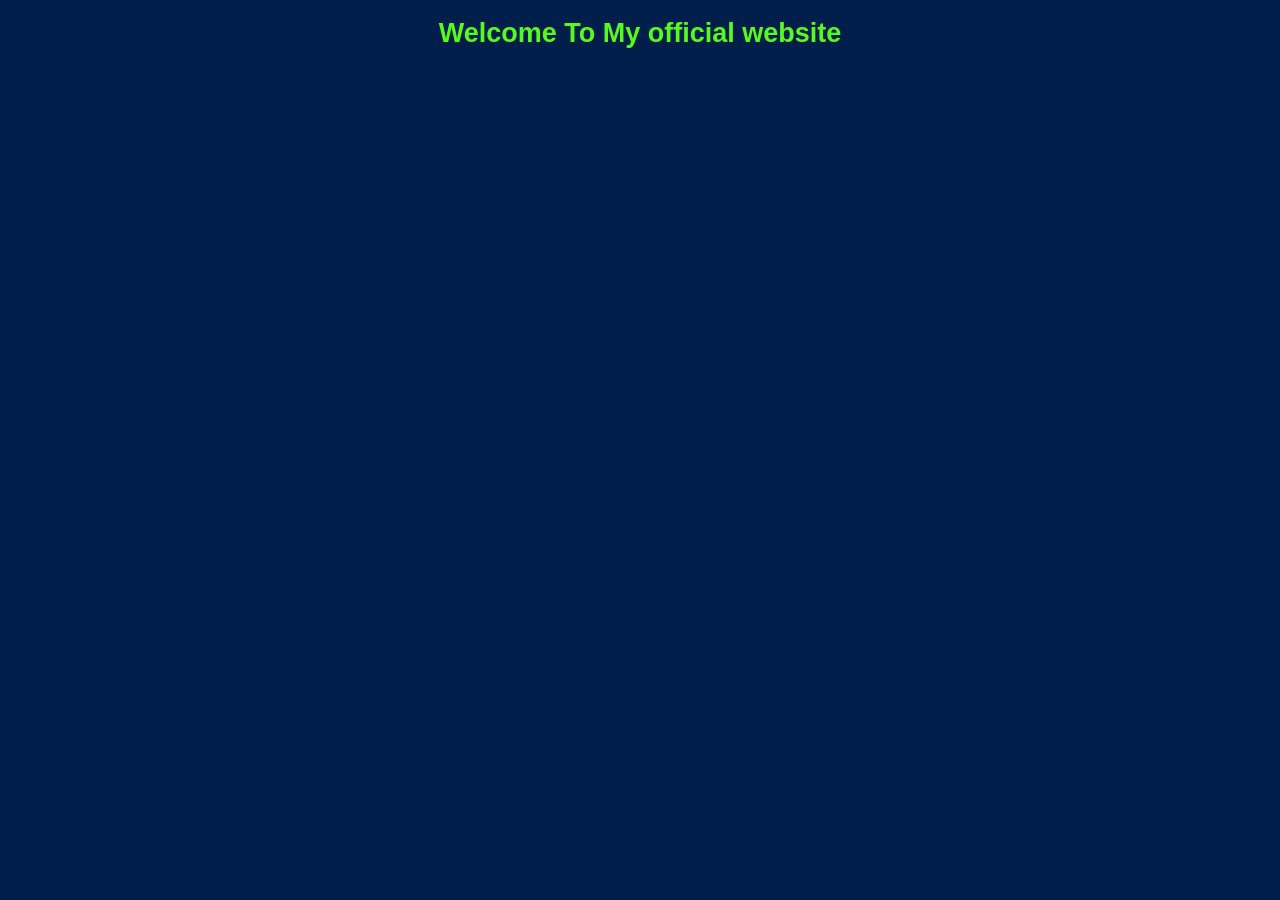
==== index.html @ 68654391 "Update index.html" ====
<!DOCTYPE html>
<html >
<head>
   
    <title> Bigy@n Guragain</title>
    <style>
        body{
             font-family: arial;
            background: #001e4a;
            color: white;
            text-align: center;
        }
        .welcome{
            color: #56f921;
            font-size: 27px;
            font-weight: 
        }
        .top span{
            color: yellow;
        }
        .info{
            border: 2px solid red;
            padding: 20px;
            margin: 10px;
        }
        b{
            color: red;
            font-size: 20px
        }
        img{
            width: 100%;
        }
    </style>
</head>
<body>
    <center>
       <h1 class="welcome">Welcome To My official website</h1>
    </center>
</body>
</html>
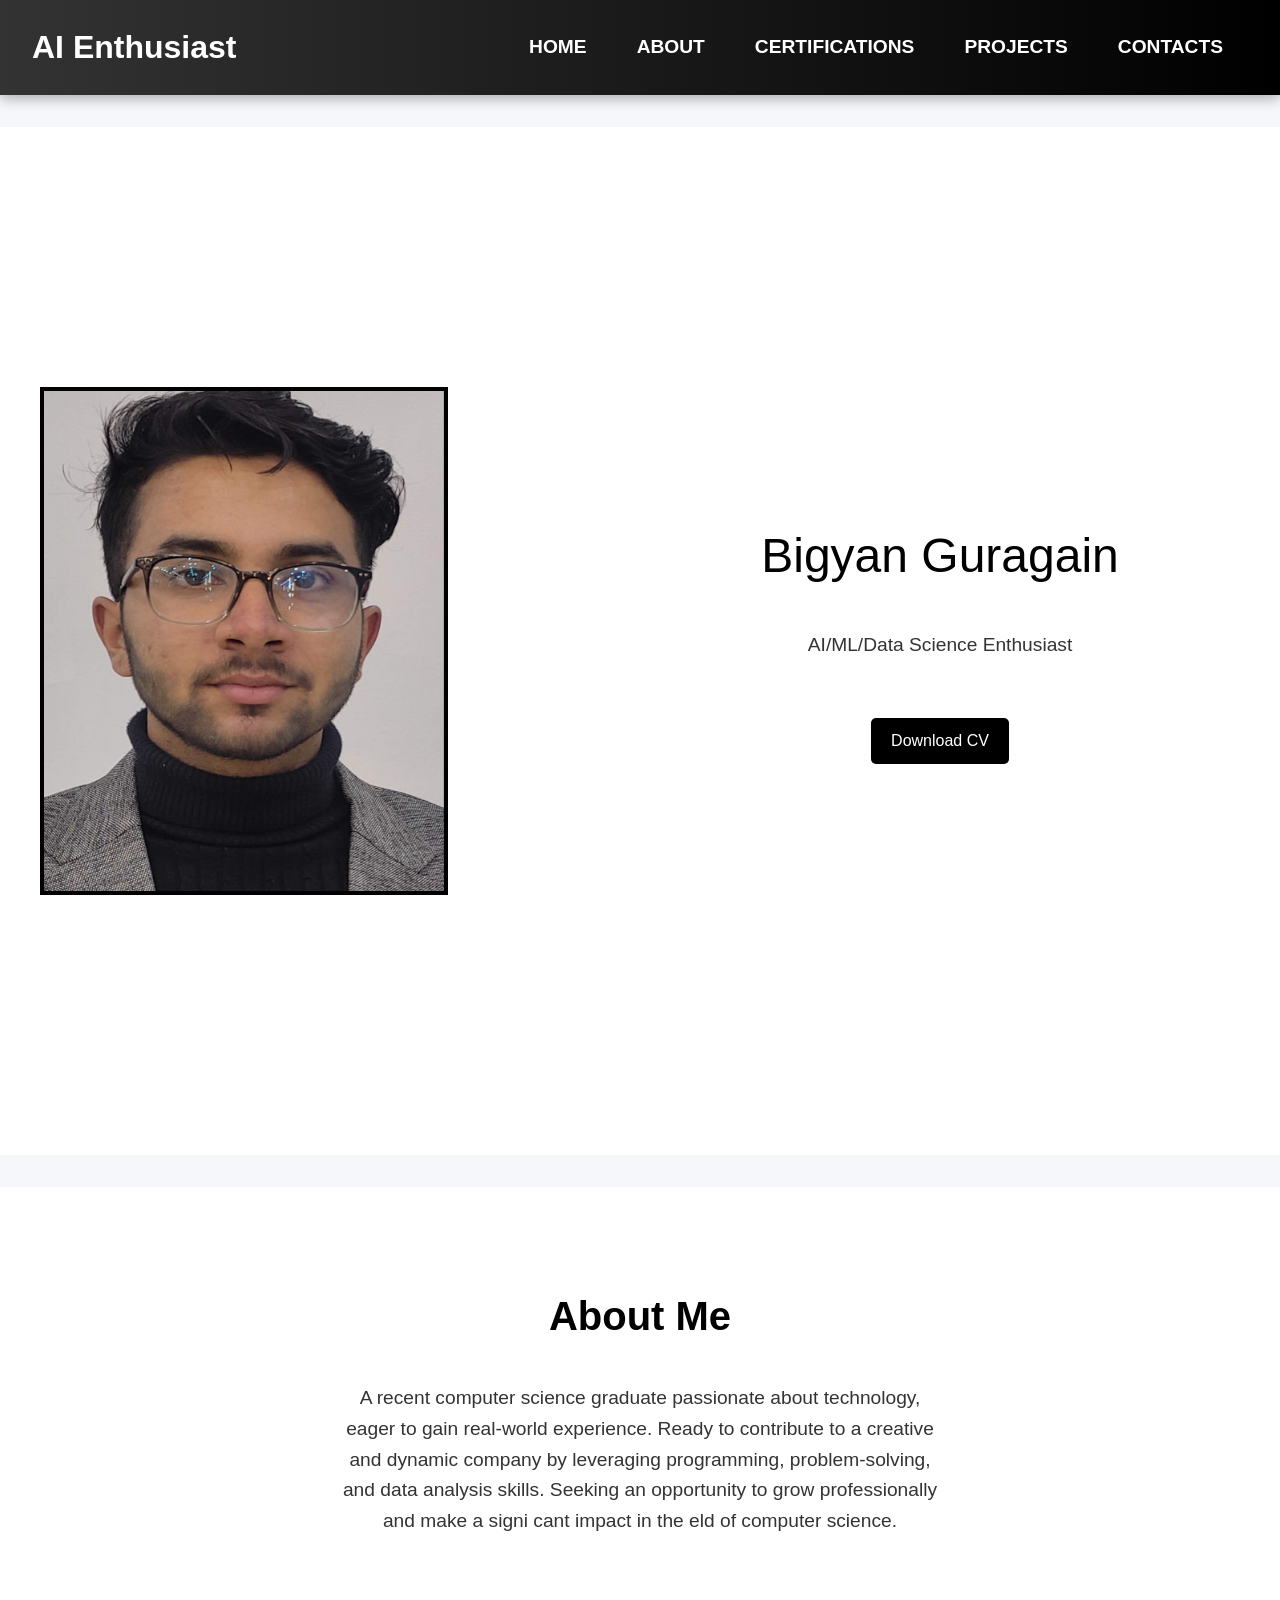
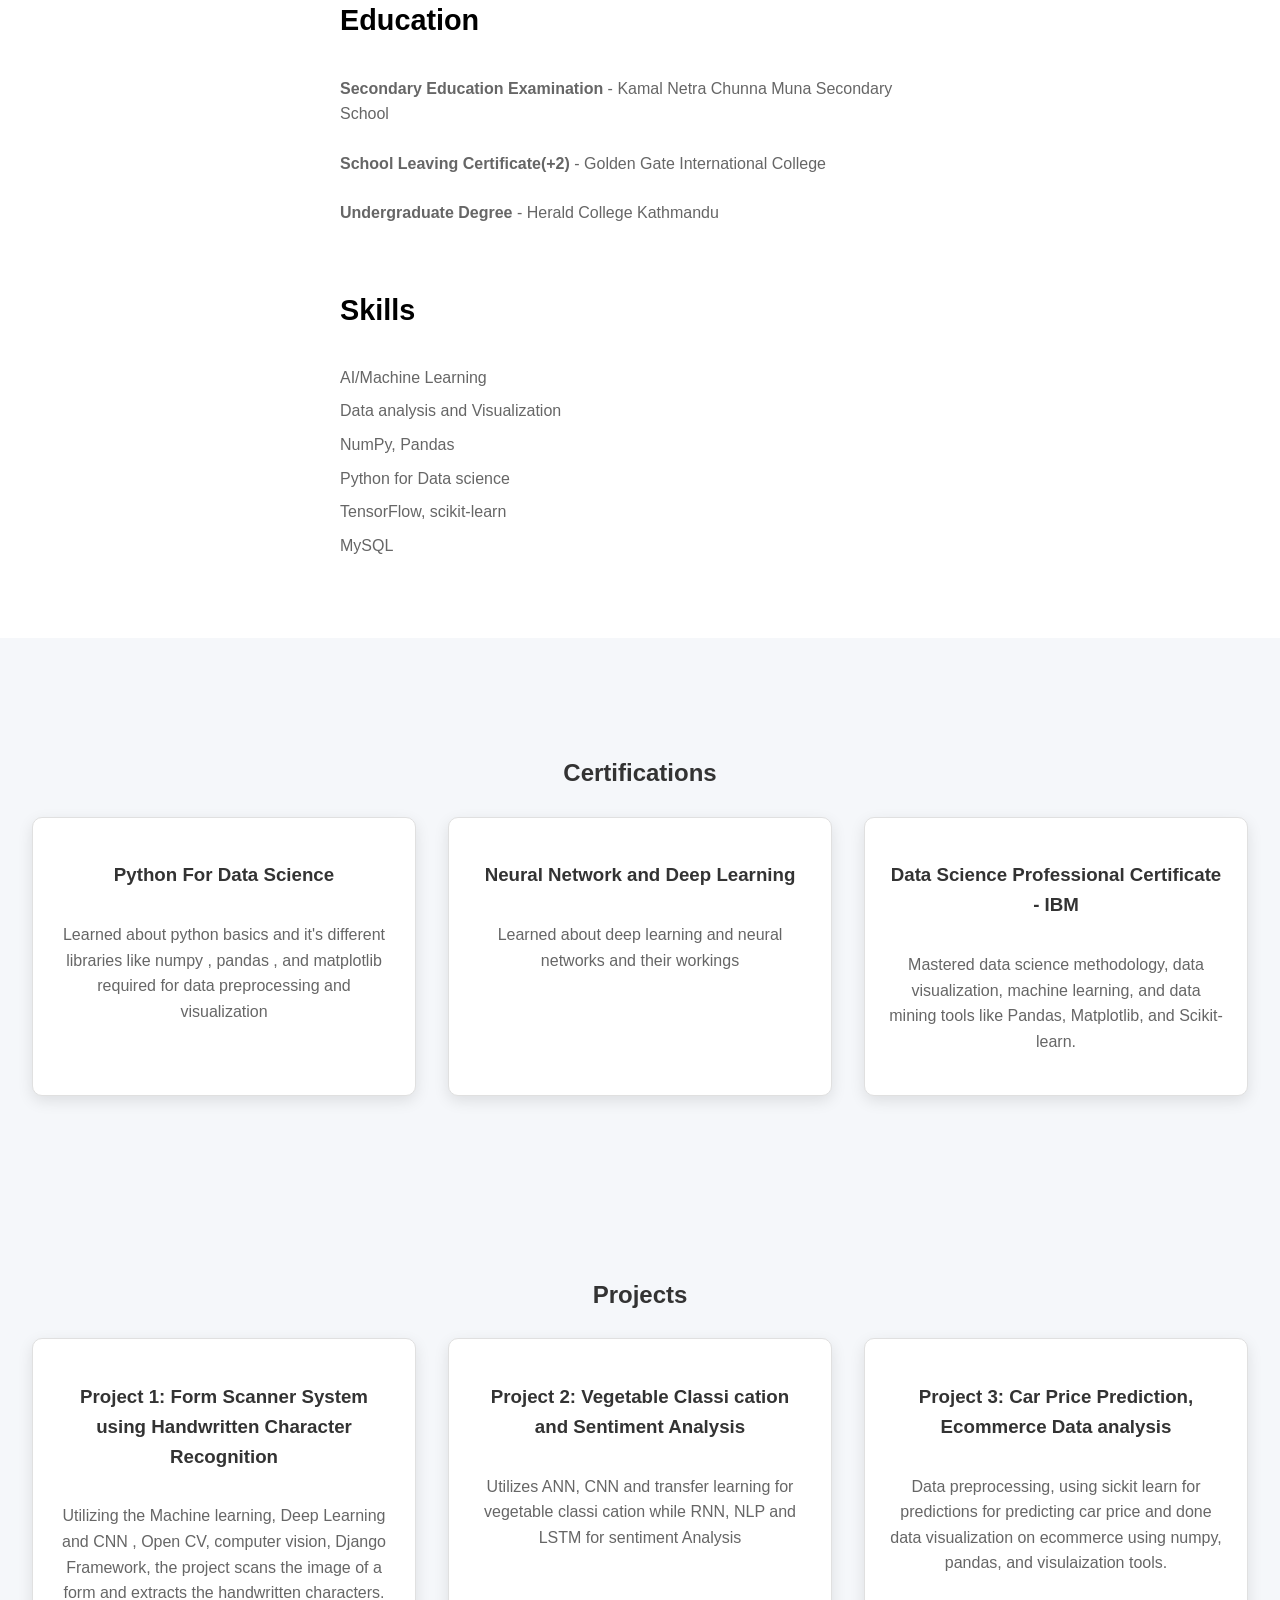
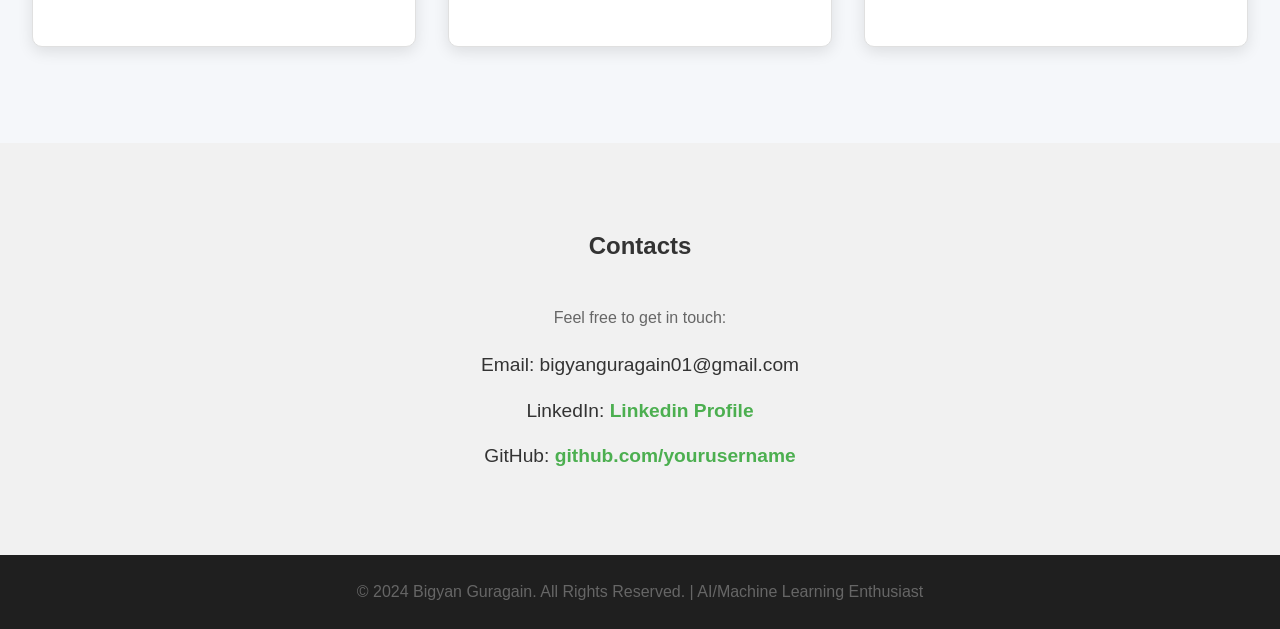
==== commit fa161078: "final" ====
--- a/index.html
+++ b/index.html
@@ -1,40 +1,127 @@
-<!DOCTYPE html>
-<html >
-<head>
-   
-    <title> Bigy@n Guragain</title>
-    <style>
-        body{
-             font-family: arial;
-            background: #001e4a;
-            color: white;
-            text-align: center;
-        }
-        .welcome{
-            color: #56f921;
-            font-size: 27px;
-            font-weight: 
-        }
-        .top span{
-            color: yellow;
-        }
-        .info{
-            border: 2px solid red;
-            padding: 20px;
-            margin: 10px;
-        }
-        b{
-            color: red;
-            font-size: 20px
-        }
-        img{
-            width: 100%;
-        }
-    </style>
-</head>
-<body>
-    <center>
-       <h1 class="welcome">Welcome To My official website</h1>
-    </center>
-</body>
-</html>
+<!DOCTYPE html>
+<html lang="en">
+
+<head>
+    <meta charset="UTF-8">
+    <meta name="viewport" content="width=device-width, initial-scale=1.0">
+    <title>Portfolio</title>
+    <link rel="stylesheet" href="styles.css">
+</head>
+
+<body>
+    <header>
+        <nav>
+            <div class="logo">AI Enthusiast</div>
+            <ul>
+                <li><a href="#home">Home</a></li>
+                <li><a href="#about">About</a></li>
+                <li><a href="#certifications">Certifications</a></li>
+                <li><a href="#projects">Projects</a></li>
+                <li><a href="#contacts">Contacts</a></li>
+            </ul>
+        </nav>
+    </header>
+
+    <section id="home" class="home-section">
+        <div class="home-container">
+            <div class="home-photo">
+                <img src="bigyan.jpg" alt="Your Photo" style="height: 500px; width: 400px;">
+            </div>
+            <div class="home-content">
+                <h7>Bigyan Guragain</h7>
+                <p>AI/ML/Data Science Enthusiast</p>
+                <br>
+                <a href="Bigyan-Guragain-cv.pdf" class="btn-download" download>Download CV</a>
+            </div>
+        </div>
+    </section>
+
+    <section id="about">
+        <div class="about-container">
+            <div class="about-text">
+                <h2>About Me</h2>
+                <p>A recent computer science graduate passionate about technology, eager to gain real-world experience.
+                    Ready to contribute to a
+                    creative and dynamic company by leveraging programming, problem-solving, and data analysis skills.
+                    Seeking an opportunity to
+                    grow professionally and make a signi cant impact in the eld of computer science.</p>
+                <div class="about-education">
+                    <h3>Education</h3>
+                    <p><strong>Secondary Education Examination</strong> - Kamal Netra Chunna Muna Secondary School</p>
+                    <p><strong>School Leaving Certificate(+2) </strong> - Golden Gate International College</p>
+                    <p><strong>Undergraduate Degree</strong> - Herald College Kathmandu</p>
+                </div>
+                <div class="about-skills">
+                    <h3>Skills</h3>
+                    <ul>
+                        <li>AI/Machine Learning</li>
+                        <li>Data analysis and Visualization</li>
+                        <li>NumPy, Pandas</li>
+                        <li>Python for Data science</li>
+                        <li>TensorFlow, scikit-learn</li>
+                        <li>MySQL</li>
+                    </ul>
+                </div>
+            </div>
+        </div>
+    </section>
+
+
+    <section id="certifications">
+        <h2>Certifications</h2>
+        <div class="certificate-container">
+            <div class="certificate-item">
+                <h3>Python For Data Science</h3>
+                <p>Learned about python basics and it's different libraries like numpy , pandas , and matplotlib required for data preprocessing and
+                    visualization</p>
+            </div>
+            <div class="certificate-item">
+                <h3>Neural Network and Deep Learning</h3>
+                <p>Learned about deep learning and neural networks and their workings</p>
+            </div>
+            <div class="certificate-item">
+                <h3>Data Science Professional Certificate - IBM</h3>
+                <p>Mastered data science methodology, data visualization, machine learning, and data mining tools like
+                    Pandas, Matplotlib, and Scikit-learn.</p>
+            </div>
+        </div>
+    </section>
+
+    <section id="projects">
+        <h2>Projects</h2>
+        <div class="project-container">
+            <div class="project-item">
+                <h3>Project 1: Form Scanner System using Handwritten Character Recognition</h3>
+                <p>Utilizing the Machine learning, Deep Learning and CNN , Open CV, computer vision, Django Framework, the project scans the
+                    image of a form and extracts the handwritten characters.</p>
+            </div>
+            <div class="project-item">
+                <h3>Project 2: Vegetable Classi cation and Sentiment Analysis</h3>
+                <p>Utilizes ANN, CNN and transfer learning for vegetable classi cation while RNN, NLP and LSTM for sentiment Analysis</p>
+            </div>
+            <div class="project-item">
+                <h3>Project 3: Car Price Prediction, Ecommerce Data analysis</h3>
+                <p>Data preprocessing, using sickit learn for predictions for predicting car price and done data visualization on ecommerce using
+                    numpy, pandas, and visulaization tools.</p>
+            </div>
+        </div>
+    </section>
+
+    <section id="contacts">
+        <h2>Contacts</h2>
+        <p>Feel free to get in touch:</p>
+        <ul>
+            <li>Email: bigyanguragain01@gmail.com</li>
+            <li>LinkedIn: <a href="https://www.linkedin.com/in/bigyan-guragain-2a811a231/">Linkedin Profile</a></li>
+            <li>GitHub: <a href="" target="_blank">github.com/yourusername</a></li>
+        </ul>
+    </section>
+
+    <footer>
+        <p>&copy; 2024 Bigyan Guragain. All Rights Reserved. | AI/Machine Learning Enthusiast</p>
+    </footer>
+
+    <script src="script.js"></script>
+</body>
+
+</html>
--- a/styles.css
+++ b/styles.css
@@ -0,0 +1,430 @@
+/* General Body Style */
+body {
+    font-family: 'Roboto', sans-serif; /* Updated font */
+    margin: 0;
+    padding: 0;
+    box-sizing: border-box;
+    line-height: 1.6;
+    background-color: #f5f7fa;
+    color: #333;
+}
+
+/* Navbar Styles */
+header {
+    position: sticky;
+    top: 0;
+    background-color: #1f1f1f; /* Dark background */
+    z-index: 1000;
+    box-shadow: 0 4px 12px rgba(0, 0, 0, 0.1);
+}
+
+/* Navbar Styles */
+nav {
+    display: flex;
+    justify-content: space-between;
+    align-items: center;
+    padding: 1rem 2rem;
+    background: linear-gradient(90deg, #333, #000); /* Black gradient background */
+    box-shadow: 0 4px 12px rgba(0, 0, 0, 0.2);
+    position: sticky;
+    top: 0;
+    z-index: 1000;
+}
+
+nav .logo {
+    font-size: 2rem;
+    font-weight: 700;
+    color: #fff; /* White color for the logo */
+    font-family: 'Montserrat', sans-serif; /* Modern font for logo */
+}
+
+nav ul {
+    list-style: none;
+    display: flex;
+}
+
+nav ul li {
+    margin: 0 25px; /* Increased spacing between nav items */
+    position: relative;
+}
+
+nav ul li a {
+    color: #fff;
+    text-decoration: none;
+    font-weight: 600;
+    font-size: 1.2rem;
+    text-transform: uppercase;
+    padding-bottom: 5px;
+    font-family: 'Roboto', sans-serif; /* Updated font for nav links */
+    transition: color 0.3s ease, border-bottom 0.3s ease;
+}
+
+nav ul li a::after {
+    content: "";
+    position: absolute;
+    left: 0;
+    bottom: 0;
+    width: 0;
+    height: 2px;
+    background-color: #ff5722; /* Default underline color */
+    transition: width 0.3s ease, background-color 0.3s ease;
+}
+
+nav ul li a:hover::after {
+    width: 100%; /* Expands underline on hover */
+    background-color: #fff; /* White underline on hover */
+}
+
+nav ul li a.active::after {
+    width: 100%; /* Full underline on active link */
+    background-color: #fff; /* White underline for active state */
+}
+
+@import url('https://fonts.googleapis.com/css2?family=Montserrat:wght@700&family=Roboto:wght@600&display=swap');
+
+
+/* Home Section Styles */
+.home-section {
+    display: flex;
+    align-items: center;
+    justify-content: center;
+    padding: 4rem 2rem;
+    background-color: #fff; /* White background color */
+    min-height: 100vh;
+}
+
+.home-container {
+    display: flex;
+    max-width: 1200px;
+    width: 100%;
+    margin: 0 auto;
+    align-items: center;
+    justify-content: space-between;
+}
+
+.home-photo {
+    flex: 1;
+    max-width: 400px;
+    margin-right: 2rem;
+    border: 4px solid #000; /* Black border for the photo */
+    overflow: hidden;
+}
+
+.home-photo img {
+    width: 100%;
+    height: auto;
+    display: block;
+}
+
+.home-content {
+    flex: 2;
+    max-width: 600px;
+}
+
+.home-content h7 {
+    font-size: 3rem;
+    color: #000; /* Black color for the name */
+    margin-bottom: 1rem;
+    font-family: 'Poppins', sans-serif; /* Font for the name */
+    text-decoration: none; /* Ensure no underline */
+}
+
+.home-content p {
+    font-size: 1.2rem;
+    color: #333; /* Dark gray text color */
+    margin-bottom: 2rem;
+    line-height: 1.6;
+}
+
+.btn-download {
+    display: inline-block;
+    padding: 10px 20px;
+    font-size: 1rem;
+    color: #fff;
+    background-color: #000; /* Black button background color */
+    border: none;
+    border-radius: 5px;
+    text-decoration: none;
+    text-align: center;
+    transition: background-color 0.3s ease, transform 0.3s ease;
+}
+
+.btn-download:hover {
+    background-color: #333; /* Dark gray on hover */
+    transform: translateY(-2px); /* Slightly lift the button */
+}
+
+.btn-download:active {
+    background-color: #111; /* Even darker gray on click */
+}
+
+
+/* Section Styling */
+section {
+    padding: 4rem 2rem;
+    text-align: center;
+    margin-top: 2rem;
+}
+/* General Heading Styles */
+h1, h2, h3, h4, h5, h6 ,h7{
+    margin-bottom: 1.5rem;
+    font-family: 'Poppins', sans-serif;
+    position: relative;
+    display: inline-block;
+    cursor: pointer; /* Add pointer to indicate it's interactive */
+    transition: color 0.3s ease;
+}
+
+/* Underline Animation */
+h1::before, h2::before, h3::before, h4::before, h5::before, h6::before , h7::before{
+    content: "";
+    position: absolute;
+    width: 0; /* Start with 0 width */
+    height: 4px;
+    background-color: #4caf50; /* Default color */
+    bottom: -5px;
+    left: 0;
+    transition: width 0.3s ease, background-color 0.3s ease;
+}
+
+h1:hover::before, h2:hover::before, h3:hover::before, h4:hover::before, h5:hover::before, h6:hover::before ,h7:hover::before{
+    width: 100%; /* Expands underline on hover */
+    background-color: #333; /* Change underline color on hover */
+}
+
+h1:hover, h2:hover, h3:hover, h4:hover, h5:hover, h6:hover , h7:hover{
+    color: #333; /* Change heading color on hover */
+    transition: color 0.3s ease;
+}
+
+/* Active heading styling */
+h1.active::before, h2.active::before, h3.active::before, h4.active::before, h5.active::before, h6.active::before, h7.active::before {
+    width: 100%; /* Full underline on active heading */
+    background-color: #ff5722; /* Change color to orange for active state */
+}
+
+h1.active, h2.active, h3.active, h4.active, h5.active, h6.active , h7.active{
+    color: #ff5722; /* Change heading color for active state */
+}
+
+/* About Me Section */
+#about {
+    background-color: #fff; /* White background for the section */
+    padding: 4rem 2rem;
+    text-align: center;
+}
+
+.about-container {
+    display: flex;
+    flex-direction: column;
+    align-items: center;
+    max-width: 1200px;
+    margin: 0 auto;
+    gap: 2rem;
+}
+
+.about-text {
+    flex: 1;
+    max-width: 600px;
+}
+
+.about-text h2 {
+    font-size: 2.5rem;
+    color: #000; /* Black color for heading */
+    margin-bottom: 1rem;
+    font-family: 'Poppins', sans-serif;
+}
+
+.about-text p {
+    font-size: 1.2rem;
+    color: #333; /* Dark gray text color */
+    margin-bottom: 1.5rem;
+    line-height: 1.6;
+}
+
+.about-education, .about-skills {
+    margin-top: 2rem;
+    text-align: left;
+}
+
+.about-education h3, .about-skills h3 {
+    font-size: 1.8rem;
+    color: #000; /* Black color for subheadings */
+    margin-bottom: 1rem;
+    font-family: 'Poppins', sans-serif;
+}
+
+.about-education p, .about-skills ul {
+    font-size: 1rem;
+    color: #666; /* Gray color for text */
+}
+
+.about-skills ul {
+    list-style-type: none;
+    padding: 0;
+}
+
+.about-skills ul li {
+    font-size: 1rem;
+    margin: 0.5rem 0;
+}
+
+.about-photo {
+    flex: 1;
+    max-width: 300px;
+    border: 4px solid #000; /* Black border for the photo */
+    overflow: hidden;
+}
+
+.about-photo img {
+    width: 100%;
+    height: auto;
+    display: block;
+}
+
+/* Project and Certification Container */
+.certificate-container, .project-container {
+    display: grid;
+    grid-template-columns: repeat(auto-fill, minmax(300px, 1fr));
+    gap: 2rem;
+}
+
+.certificate-item, .project-item {
+    background-color: white;
+    padding: 1.5rem;
+    border-radius: 10px;
+    border: 1px solid #e0e0e0;
+    box-shadow: 0 5px 15px rgba(0, 0, 0, 0.1);
+    transition: transform 0.3s, box-shadow 0.3s;
+}
+
+.certificate-item:hover, .project-item:hover {
+    transform: translateY(-5px);
+    box-shadow: 0 8px 20px rgba(0, 0, 0, 0.15);
+}
+
+h3 {
+    color: #333;
+    margin-bottom: 1rem;
+    font-family: 'Roboto', sans-serif;
+}
+
+p {
+    font-size: 1rem;
+    color: #666;
+}
+
+/* Contacts Section */
+#contacts {
+    background-color: #f1f1f1;
+    padding: 4rem 2rem;
+    text-align: center;
+}
+
+#contacts ul {
+    list-style: none;
+    padding: 0;
+    font-size: 1.2rem;
+}
+
+#contacts ul li {
+    margin: 15px 0;
+}
+
+#contacts ul li a {
+    color: #4caf50;
+    text-decoration: none;
+    font-weight: bold;
+}
+
+#contacts ul li a:hover {
+    text-decoration: underline;
+}
+
+/* Back-to-Top Button */
+#back-to-top {
+    position: fixed;
+    bottom: 30px;
+    right: 30px;
+    background-color: #4caf50;
+    border: none;
+    padding: 10px 15px;
+    color: white;
+    font-size: 20px;
+    cursor: pointer;
+    border-radius: 50%;
+    box-shadow: 0 4px 15px rgba(0, 0, 0, 0.3);
+    display: none;
+}
+
+#back-to-top:hover {
+    background-color: #333;
+}
+
+/* Footer */
+footer {
+    padding: 1.5rem;
+    background-color: #1f1f1f;
+    color: white;
+    text-align: center;
+}
+
+footer p {
+    font-size: 1rem;
+    margin: 0;
+}
+
+/* Responsive Design */
+@media (max-width: 768px) {
+    nav ul {
+        flex-direction: column;
+        text-align: center;
+    }
+
+    #home h1 {
+        font-size: 3rem;
+    }
+
+    #home p {
+        font-size: 1.2rem;
+        width: 80%;
+    }
+
+    .certificate-container, .project-container {
+        grid-template-columns: 1fr;
+    }
+}
+
+/* Sticky Navbar */
+nav.sticky {
+    background-color: #111;
+    box-shadow: 0 4px 10px rgba(0, 0, 0, 0.5);
+    transition: background-color 0.3s ease;
+}
+
+/* Hover Effect for Project/Certification Cards */
+.hover-effect {
+    transform: scale(1.05);
+    box-shadow: 0 10px 25px rgba(0, 0, 0, 0.2);
+}
+
+/* Back-to-Top Button */
+#back-to-top {
+    position: fixed;
+    bottom: 30px;
+    right: 30px;
+    background-color: #ff9800;
+    border: none;
+    padding: 10px 15px;
+    color: white;
+    font-size: 20px;
+    cursor: pointer;
+    border-radius: 50%;
+    box-shadow: 0 4px 15px rgba(0, 0, 0, 0.3);
+    display: none;
+    z-index: 1000;
+}
+
+#back-to-top:hover {
+    background-color: #333;
+}
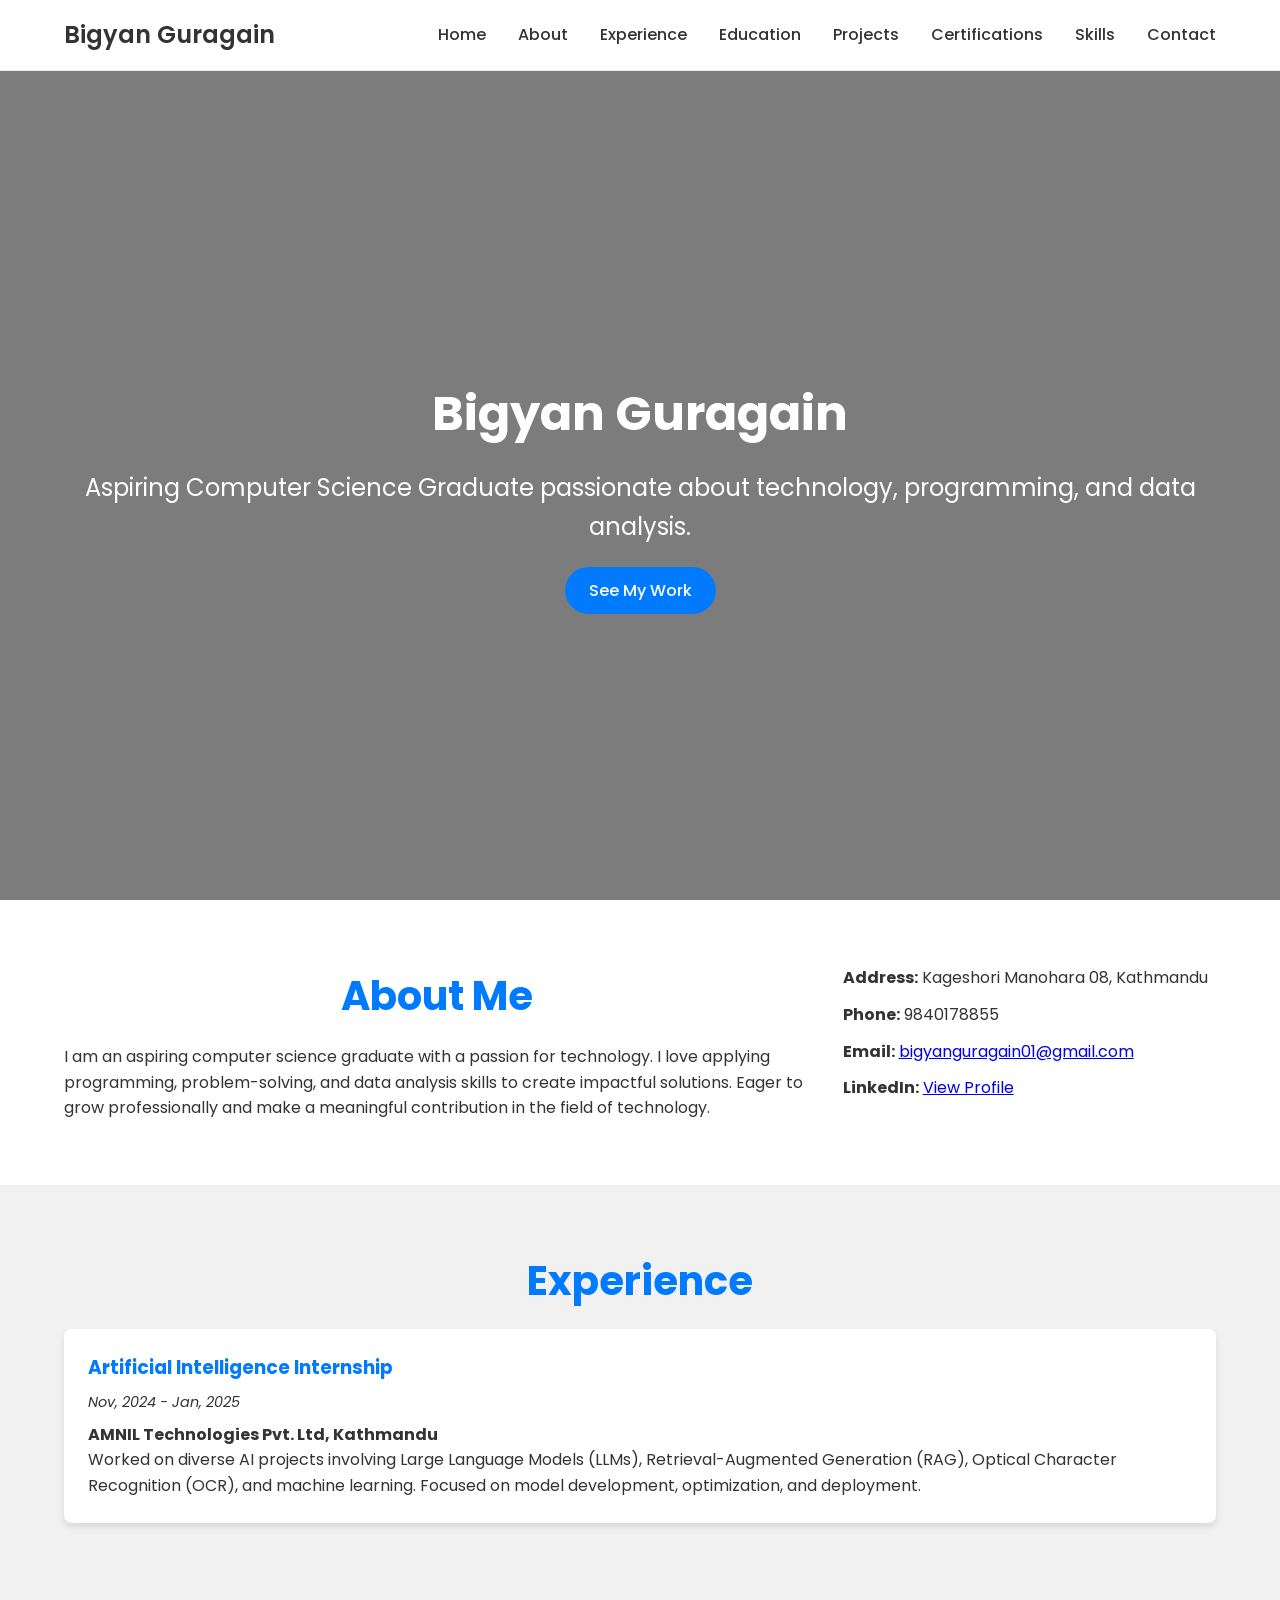
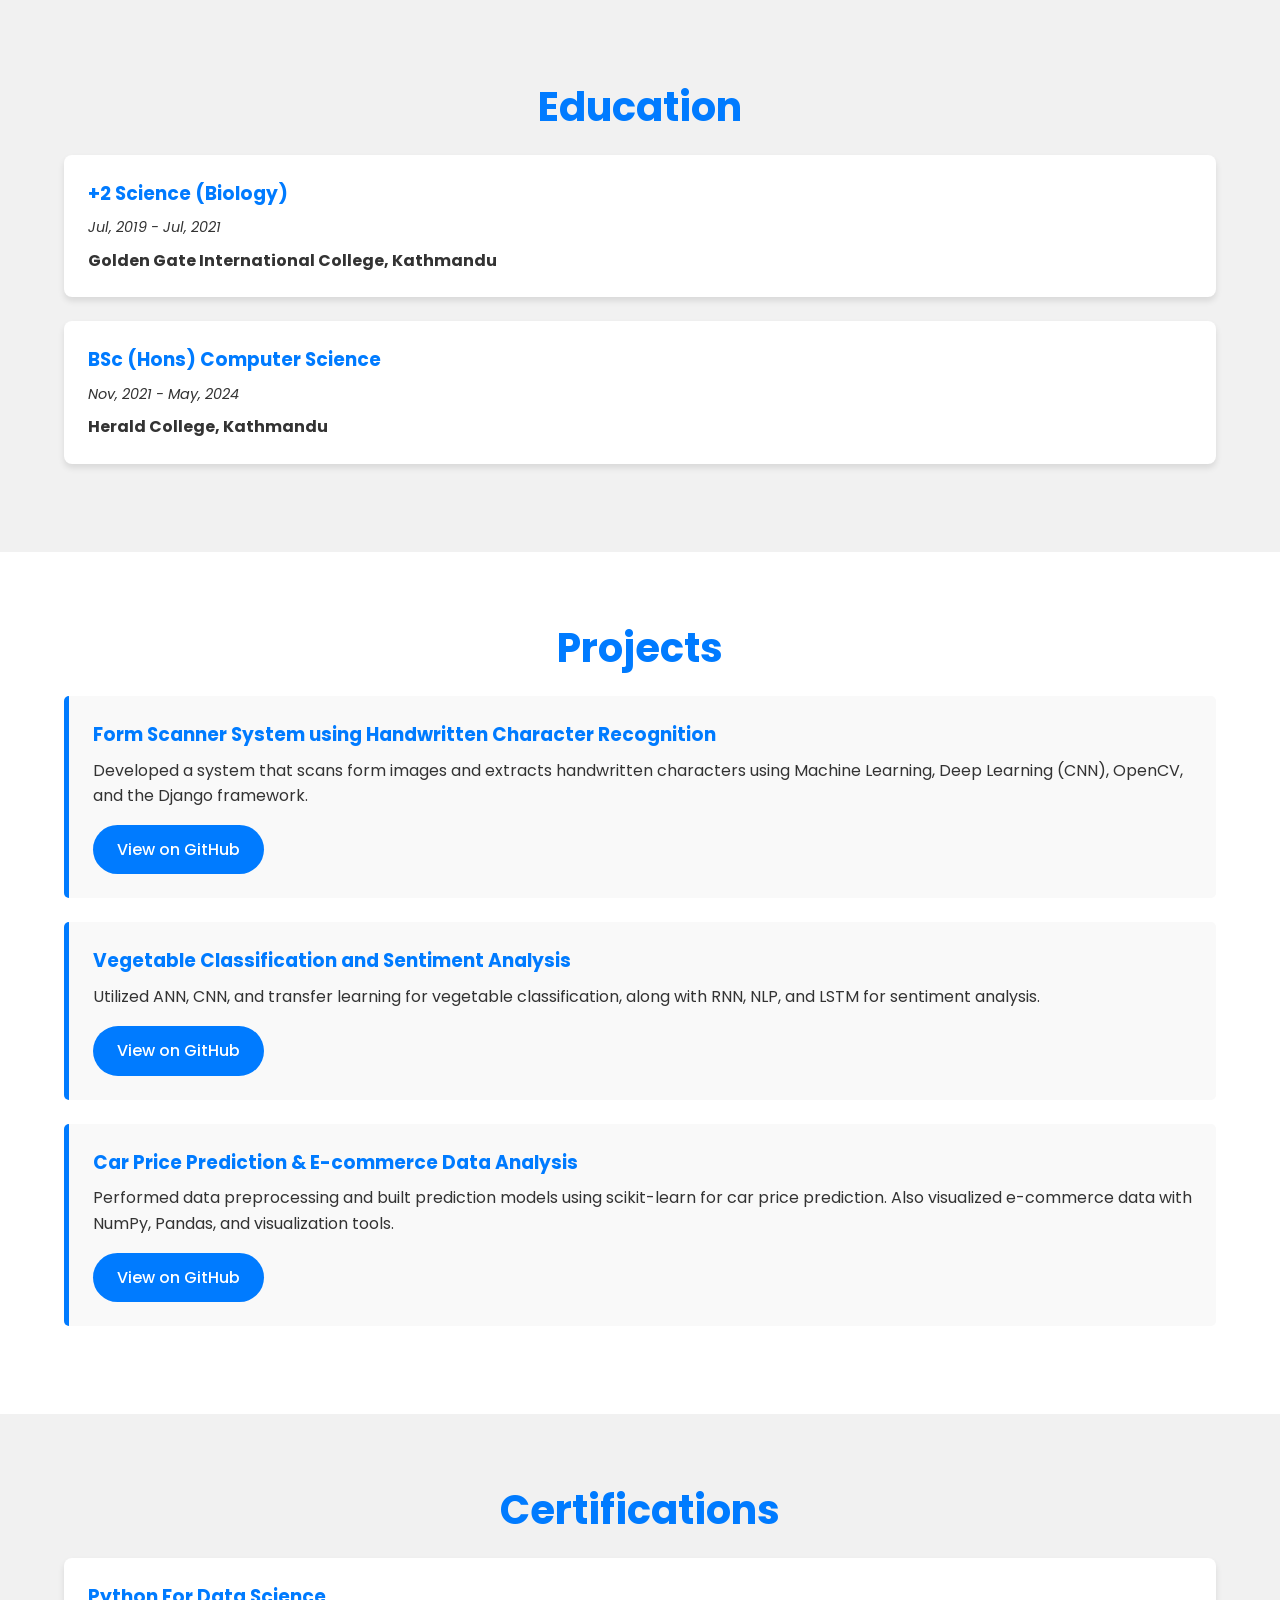
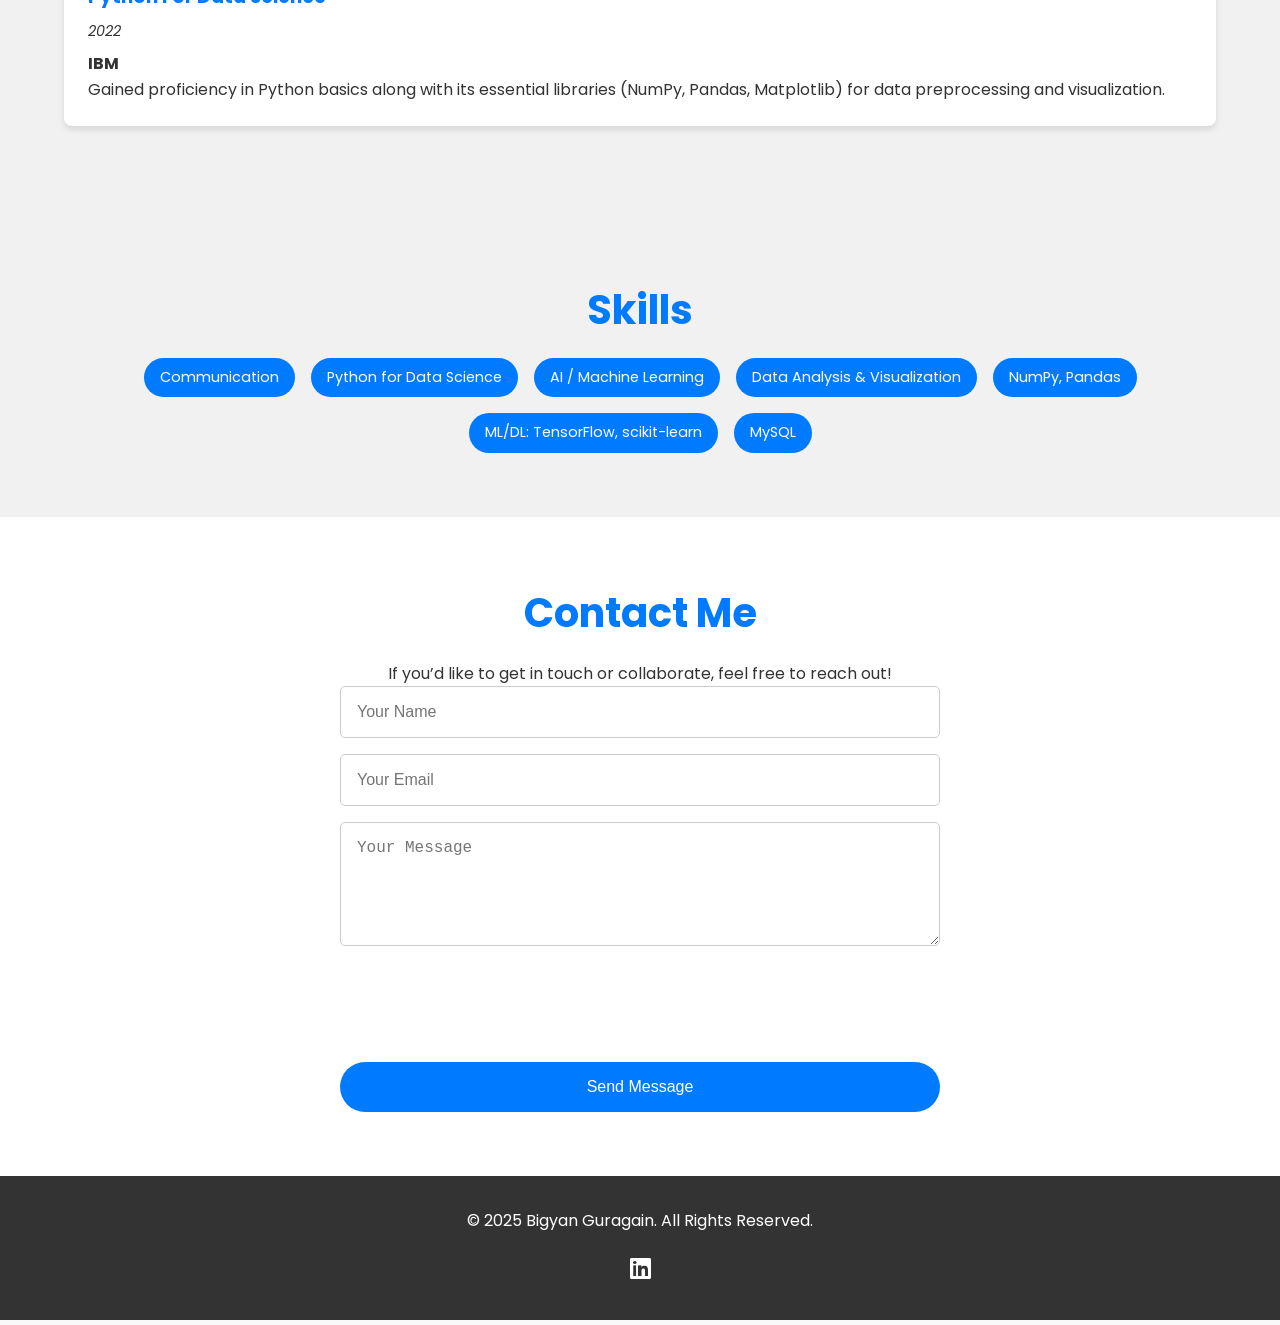
==== commit e720d08d: "bigyan website" ====
--- a/index.html
+++ b/index.html
@@ -1,127 +1,188 @@
 <!DOCTYPE html>
 <html lang="en">
+<head>
+  <meta charset="UTF-8" />
+  <meta name="viewport" content="width=device-width, initial-scale=1.0" />
+  <title>Bigyan Guragain | Portfolio & Resume</title>
+  <link rel="stylesheet" href="style.css" />
+  <!-- Google Fonts -->
+  <link href="https://fonts.googleapis.com/css2?family=Poppins:wght@300;400;600&display=swap" rel="stylesheet" />
+  <!-- Font Awesome for icons -->
+  <link rel="stylesheet" href="https://cdnjs.cloudflare.com/ajax/libs/font-awesome/6.0.0/css/all.min.css" integrity="sha512-..." crossorigin="anonymous" referrerpolicy="no-referrer" />
+</head>
+<body>
+  <!-- Navigation -->
+  <nav id="navbar">
+    <div class="container nav-container">
+      <div class="logo">
+        <a href="#home">Bigyan Guragain</a>
+      </div>
+      <ul class="nav-links">
+        <li><a href="#home" class="nav-link">Home</a></li>
+        <li><a href="#about" class="nav-link">About</a></li>
+        <li><a href="#experience" class="nav-link">Experience</a></li>
+        <li><a href="#education" class="nav-link">Education</a></li>
+        <li><a href="#projects" class="nav-link">Projects</a></li>
+        <li><a href="#certifications" class="nav-link">Certifications</a></li>
+        <li><a href="#skills" class="nav-link">Skills</a></li>
+        <li><a href="#contact" class="nav-link">Contact</a></li>
+      </ul>
+      <div class="nav-toggle" id="navToggle">
+        <i class="fas fa-bars"></i>
+      </div>
+    </div>
+  </nav>
 
-<head>
-    <meta charset="UTF-8">
-    <meta name="viewport" content="width=device-width, initial-scale=1.0">
-    <title>Portfolio</title>
-    <link rel="stylesheet" href="styles.css">
-</head>
+  <!-- Hero Section -->
+  <section id="home" class="hero">
+    <div class="container hero-container">
+      <h1 class="hero-title">Bigyan Guragain</h1>
+      <p class="hero-subtitle">
+        Aspiring Computer Science Graduate passionate about technology, programming, and data analysis.
+      </p>
+      <a href="#projects" class="btn">See My Work</a>
+    </div>
+  </section>
 
-<body>
-    <header>
-        <nav>
-            <div class="logo">AI Enthusiast</div>
-            <ul>
-                <li><a href="#home">Home</a></li>
-                <li><a href="#about">About</a></li>
-                <li><a href="#certifications">Certifications</a></li>
-                <li><a href="#projects">Projects</a></li>
-                <li><a href="#contacts">Contacts</a></li>
-            </ul>
-        </nav>
-    </header>
+  <!-- About Section -->
+  <section id="about" class="about">
+    <div class="container about-container">
+      <div class="about-content">
+        <h2>About Me</h2>
+        <p>
+          I am an aspiring computer science graduate with a passion for technology. I love applying programming, problem-solving, and data analysis skills to create impactful solutions. Eager to grow professionally and make a meaningful contribution in the field of technology.
+        </p>
+      </div>
+      <div class="about-details">
+        <ul>
+          <li><strong>Address:</strong> Kageshori Manohara 08, Kathmandu</li>
+          <li><strong>Phone:</strong> 9840178855</li>
+          <li><strong>Email:</strong> <a href="mailto:bigyanguragain01@gmail.com">bigyanguragain01@gmail.com</a></li>
+          <li><strong>LinkedIn:</strong> <a href="https://www.linkedin.com/in/bigyan-guragain-2a811a231/" target="_blank">View Profile</a></li>
+        </ul>
+      </div>
+    </div>
+  </section>
 
-    <section id="home" class="home-section">
-        <div class="home-container">
-            <div class="home-photo">
-                <img src="bigyan.jpg" alt="Your Photo" style="height: 500px; width: 400px;">
-            </div>
-            <div class="home-content">
-                <h7>Bigyan Guragain</h7>
-                <p>AI/ML/Data Science Enthusiast</p>
-                <br>
-                <a href="Bigyan-Guragain-cv.pdf" class="btn-download" download>Download CV</a>
-            </div>
-        </div>
-    </section>
+  <!-- Experience Section -->
+  <section id="experience" class="experience">
+    <div class="container">
+      <h2>Experience</h2>
+      <div class="experience-item">
+        <h3>Artificial Intelligence Internship</h3>
+        <span class="date">Nov, 2024 - Jan, 2025</span>
+        <p><strong>AMNIL Technologies Pvt. Ltd, Kathmandu</strong></p>
+        <p>
+          Worked on diverse AI projects involving Large Language Models (LLMs), Retrieval-Augmented Generation (RAG), Optical Character Recognition (OCR), and machine learning. Focused on model development, optimization, and deployment.
+        </p>
+      </div>
+    </div>
+  </section>
 
-    <section id="about">
-        <div class="about-container">
-            <div class="about-text">
-                <h2>About Me</h2>
-                <p>A recent computer science graduate passionate about technology, eager to gain real-world experience.
-                    Ready to contribute to a
-                    creative and dynamic company by leveraging programming, problem-solving, and data analysis skills.
-                    Seeking an opportunity to
-                    grow professionally and make a signi cant impact in the eld of computer science.</p>
-                <div class="about-education">
-                    <h3>Education</h3>
-                    <p><strong>Secondary Education Examination</strong> - Kamal Netra Chunna Muna Secondary School</p>
-                    <p><strong>School Leaving Certificate(+2) </strong> - Golden Gate International College</p>
-                    <p><strong>Undergraduate Degree</strong> - Herald College Kathmandu</p>
-                </div>
-                <div class="about-skills">
-                    <h3>Skills</h3>
-                    <ul>
-                        <li>AI/Machine Learning</li>
-                        <li>Data analysis and Visualization</li>
-                        <li>NumPy, Pandas</li>
-                        <li>Python for Data science</li>
-                        <li>TensorFlow, scikit-learn</li>
-                        <li>MySQL</li>
-                    </ul>
-                </div>
-            </div>
-        </div>
-    </section>
+  <!-- Education Section -->
+  <section id="education" class="education">
+    <div class="container">
+      <h2>Education</h2>
+      <div class="education-item">
+        <h3>+2 Science (Biology)</h3>
+        <span class="date">Jul, 2019 - Jul, 2021</span>
+        <p><strong>Golden Gate International College, Kathmandu</strong></p>
+      </div>
+      <div class="education-item">
+        <h3>BSc (Hons) Computer Science</h3>
+        <span class="date">Nov, 2021 - May, 2024</span>
+        <p><strong>Herald College, Kathmandu</strong></p>
+      </div>
+    </div>
+  </section>
 
+  <!-- Projects Section -->
+  <section id="projects" class="projects">
+    <div class="container">
+      <h2>Projects</h2>
+      <!-- Project 1 -->
+      <div class="project-item">
+        <h3>Form Scanner System using Handwritten Character Recognition</h3>
+        <p>
+          Developed a system that scans form images and extracts handwritten characters using Machine Learning, Deep Learning (CNN), OpenCV, and the Django framework.
+        </p>
+        <a href="https://github.com/BGuragain1/Handwritten-Digit-Recognition-and-Form-data-extraction.git" class="btn" target="_blank">View on GitHub</a>
+      </div>
+      <!-- Project 2 -->
+      <div class="project-item">
+        <h3>Vegetable Classification and Sentiment Analysis</h3>
+        <p>
+          Utilized ANN, CNN, and transfer learning for vegetable classification, along with RNN, NLP, and LSTM for sentiment analysis.
+        </p>
+        <a href="https://github.com/BGuragain1/Deep-Learning-Projects" class="btn" target="_blank">View on GitHub</a>
+      </div>
+      <!-- Project 3 -->
+      <div class="project-item">
+        <h3>Car Price Prediction & E-commerce Data Analysis</h3>
+        <p>
+          Performed data preprocessing and built prediction models using scikit-learn for car price prediction. Also visualized e-commerce data with NumPy, Pandas, and visualization tools.
+        </p>
+        <a href="https://github.com/BGuragain1/Machine-Learning" class="btn" target="_blank">View on GitHub</a>
+      </div>
+    </div>
+  </section>
 
-    <section id="certifications">
-        <h2>Certifications</h2>
-        <div class="certificate-container">
-            <div class="certificate-item">
-                <h3>Python For Data Science</h3>
-                <p>Learned about python basics and it's different libraries like numpy , pandas , and matplotlib required for data preprocessing and
-                    visualization</p>
-            </div>
-            <div class="certificate-item">
-                <h3>Neural Network and Deep Learning</h3>
-                <p>Learned about deep learning and neural networks and their workings</p>
-            </div>
-            <div class="certificate-item">
-                <h3>Data Science Professional Certificate - IBM</h3>
-                <p>Mastered data science methodology, data visualization, machine learning, and data mining tools like
-                    Pandas, Matplotlib, and Scikit-learn.</p>
-            </div>
-        </div>
-    </section>
+  <!-- Certifications Section -->
+  <section id="certifications" class="certifications">
+    <div class="container">
+      <h2>Certifications</h2>
+      <div class="certification-item">
+        <h3>Python For Data Science</h3>
+        <span class="date">2022</span>
+        <p><strong>IBM</strong></p>
+        <p>
+          Gained proficiency in Python basics along with its essential libraries (NumPy, Pandas, Matplotlib) for data preprocessing and visualization.
+        </p>
+      </div>
+    </div>
+  </section>
 
-    <section id="projects">
-        <h2>Projects</h2>
-        <div class="project-container">
-            <div class="project-item">
-                <h3>Project 1: Form Scanner System using Handwritten Character Recognition</h3>
-                <p>Utilizing the Machine learning, Deep Learning and CNN , Open CV, computer vision, Django Framework, the project scans the
-                    image of a form and extracts the handwritten characters.</p>
-            </div>
-            <div class="project-item">
-                <h3>Project 2: Vegetable Classi cation and Sentiment Analysis</h3>
-                <p>Utilizes ANN, CNN and transfer learning for vegetable classi cation while RNN, NLP and LSTM for sentiment Analysis</p>
-            </div>
-            <div class="project-item">
-                <h3>Project 3: Car Price Prediction, Ecommerce Data analysis</h3>
-                <p>Data preprocessing, using sickit learn for predictions for predicting car price and done data visualization on ecommerce using
-                    numpy, pandas, and visulaization tools.</p>
-            </div>
-        </div>
-    </section>
+  <!-- Skills Section -->
+  <section id="skills" class="skills">
+    <div class="container">
+      <h2>Skills</h2>
+      <ul class="skills-list">
+        <li>Communication</li>
+        <li>Python for Data Science</li>
+        <li>AI / Machine Learning</li>
+        <li>Data Analysis & Visualization</li>
+        <li>NumPy, Pandas</li>
+        <li>ML/DL: TensorFlow, scikit-learn</li>
+        <li>MySQL</li>
+      </ul>
+    </div>
+  </section>
 
-    <section id="contacts">
-        <h2>Contacts</h2>
-        <p>Feel free to get in touch:</p>
-        <ul>
-            <li>Email: bigyanguragain01@gmail.com</li>
-            <li>LinkedIn: <a href="https://www.linkedin.com/in/bigyan-guragain-2a811a231/">Linkedin Profile</a></li>
-            <li>GitHub: <a href="" target="_blank">github.com/yourusername</a></li>
-        </ul>
-    </section>
+  <!-- Contact Section -->
+  <section id="contact" class="contact">
+    <div class="container">
+      <h2>Contact Me</h2>
+      <p>If you’d like to get in touch or collaborate, feel free to reach out!</p>
+      <form action="https://formspree.io/f/{your_form_id}" method="POST" class="contact-form">
+        <input type="text" name="name" placeholder="Your Name" required />
+        <input type="email" name="_replyto" placeholder="Your Email" required />
+        <textarea name="message" placeholder="Your Message" rows="5" required></textarea>
+        <button type="submit" class="btn">Send Message</button>
+      </form>
+    </div>
+  </section>
 
-    <footer>
-        <p>&copy; 2024 Bigyan Guragain. All Rights Reserved. | AI/Machine Learning Enthusiast</p>
-    </footer>
+  <!-- Footer -->
+  <footer class="footer">
+    <div class="container footer-container">
+      <p>&copy; 2025 Bigyan Guragain. All Rights Reserved.</p>
+      <div class="social-links">
+        <a href="https://www.linkedin.com/in/bigyan-guragain-2a811a231/" target="_blank"><i class="fab fa-linkedin"></i></a>
+      </div>
+    </div>
+  </footer>
 
-    <script src="script.js"></script>
+  <!-- JavaScript -->
+  <script src="script.js"></script>
 </body>
-
-</html>+</html>
--- a/style.css
+++ b/style.css
@@ -0,0 +1,347 @@
+/* Reset and Base Styles */
+* {
+  margin: 0;
+  padding: 0;
+  box-sizing: border-box;
+}
+
+html {
+  scroll-behavior: smooth;
+}
+
+body {
+  font-family: 'Poppins', sans-serif;
+  line-height: 1.6;
+  color: #333;
+  background-color: #f9f9f9;
+}
+
+/* Container */
+.container {
+  width: 90%;
+  max-width: 1200px;
+  margin: auto;
+}
+
+/* Navigation */
+nav {
+  background: #fff;
+  border-bottom: 1px solid #eaeaea;
+  position: fixed;
+  width: 100%;
+  top: 0;
+  z-index: 100;
+}
+
+.nav-container {
+  display: flex;
+  align-items: center;
+  justify-content: space-between;
+  padding: 1rem 0;
+}
+
+.logo a {
+  font-size: 1.5rem;
+  font-weight: 600;
+  color: #333;
+  text-decoration: none;
+}
+
+.nav-links {
+  list-style: none;
+  display: flex;
+}
+
+.nav-links li {
+  margin-left: 2rem;
+}
+
+.nav-links a {
+  text-decoration: none;
+  color: #333;
+  font-weight: 500;
+  transition: color 0.3s ease;
+}
+
+.nav-links a:hover {
+  color: #007BFF;
+}
+
+/* Mobile Navigation Toggle */
+.nav-toggle {
+  display: none;
+  font-size: 1.5rem;
+  cursor: pointer;
+}
+
+/* Hero Section */
+.hero {
+  background: url('https://via.placeholder.com/1600x900') no-repeat center center/cover;
+  height: 100vh;
+  color: #fff;
+  display: flex;
+  align-items: center;
+  text-align: center;
+  padding-top: 80px; /* Adjust for fixed navbar */
+  position: relative;
+}
+
+.hero::after {
+  content: '';
+  position: absolute;
+  top: 0;
+  left: 0;
+  width: 100%;
+  height: 100%;
+  background: rgba(0, 0, 0, 0.5);
+}
+
+.hero-container {
+  position: relative;
+  z-index: 2;
+  width: 100%;
+}
+
+.hero-title {
+  font-size: 3rem;
+  margin-bottom: 1rem;
+  animation: fadeInDown 1s ease-out;
+}
+
+.hero-subtitle {
+  font-size: 1.5rem;
+  margin-bottom: 2rem;
+  animation: fadeInUp 1s ease-out;
+}
+
+.btn {
+  background: #007BFF;
+  color: #fff;
+  padding: 0.75rem 1.5rem;
+  border: none;
+  border-radius: 50px;
+  text-decoration: none;
+  font-weight: 500;
+  transition: background 0.3s ease;
+  margin-top: 100px;
+}
+
+/* Projects Section - Updated Button Spacing */
+.project-item .btn {
+  margin-top: 1rem; /* Adjust this value if needed */
+  display: inline-block;
+}
+
+
+.btn:hover {
+  background: #0056b3;
+}
+
+/* Section Headings */
+section h2 {
+  font-size: 2.5rem;
+  margin-bottom: 1rem;
+  color: #007BFF;
+  text-align: center;
+}
+
+/* About Section */
+.about {
+  padding: 4rem 0;
+  background: #fff;
+}
+
+.about-container {
+  display: flex;
+  flex-wrap: wrap;
+  gap: 2rem;
+  align-items: flex-start;
+  justify-content: space-between;
+}
+
+.about-content {
+  flex: 2;
+}
+
+.about-details {
+  flex: 1;
+  font-size: 1rem;
+  line-height: 1.8;
+}
+
+.about-details ul {
+  list-style: none;
+}
+
+.about-details li {
+  margin-bottom: 0.5rem;
+}
+
+/* Experience, Education, Certifications */
+.experience, .education, .certifications {
+  padding: 4rem 0;
+  background: #f1f1f1;
+}
+
+.experience-item, .education-item, .certification-item {
+  background: #fff;
+  padding: 1.5rem;
+  margin-bottom: 1.5rem;
+  border-radius: 8px;
+  box-shadow: 0 4px 6px rgba(0, 0, 0, 0.1);
+}
+
+.experience-item h3,
+.education-item h3,
+.certification-item h3 {
+  color: #007BFF;
+  margin-bottom: 0.5rem;
+}
+
+.date {
+  font-style: italic;
+  font-size: 0.9rem;
+  margin-bottom: 0.5rem;
+  display: block;
+}
+
+/* Projects Section */
+.projects {
+  padding: 4rem 0;
+  background: #fff;
+}
+
+.project-item {
+  background: #f9f9f9;
+  padding: 1.5rem;
+  margin-bottom: 1.5rem;
+  border-left: 5px solid #007BFF;
+  border-radius: 5px;
+}
+
+.project-item h3 {
+  margin-bottom: 0.5rem;
+  color: #007BFF;
+}
+
+/* Skills Section */
+.skills {
+  padding: 4rem 0;
+  background: #f1f1f1;
+  text-align: center;
+}
+
+.skills-list {
+  list-style: none;
+  display: flex;
+  flex-wrap: wrap;
+  gap: 1rem;
+  justify-content: center;
+}
+
+.skills-list li {
+  background: #007BFF;
+  color: #fff;
+  padding: 0.5rem 1rem;
+  border-radius: 50px;
+  font-size: 0.9rem;
+}
+
+/* Contact Section */
+.contact {
+  padding: 4rem 0;
+  background: #fff;
+  text-align: center;
+}
+
+.contact-form {
+  max-width: 600px;
+  margin: auto;
+  display: flex;
+  flex-direction: column;
+  gap: 1rem;
+}
+
+.contact-form input,
+.contact-form textarea {
+  padding: 1rem;
+  border: 1px solid #ccc;
+  border-radius: 5px;
+  font-size: 1rem;
+}
+
+.contact-form button {
+  padding: 1rem;
+  border: none;
+  border-radius: 50px;
+  background: #007BFF;
+  color: #fff;
+  font-size: 1rem;
+  cursor: pointer;
+  transition: background 0.3s ease;
+}
+
+.contact-form button:hover {
+  background: #0056b3;
+}
+
+/* Footer */
+.footer {
+  background: #333;
+  color: #fff;
+  padding: 2rem 0;
+  text-align: center;
+}
+
+.footer-container {
+  display: flex;
+  flex-direction: column;
+  align-items: center;
+  gap: 1rem;
+}
+
+.social-links a {
+  color: #fff;
+  font-size: 1.5rem;
+  margin: 0 0.5rem;
+  transition: color 0.3s ease;
+}
+
+.social-links a:hover {
+  color: #007BFF;
+}
+
+/* Animations */
+@keyframes fadeInDown {
+  from { opacity: 0; transform: translateY(-30px); }
+  to { opacity: 1; transform: translateY(0); }
+}
+
+@keyframes fadeInUp {
+  from { opacity: 0; transform: translateY(30px); }
+  to { opacity: 1; transform: translateY(0); }
+}
+
+/* Responsive Styles */
+@media (max-width: 768px) {
+  .about-container {
+    flex-direction: column;
+    text-align: center;
+  }
+  .nav-links {
+    display: none;
+    flex-direction: column;
+    background: #fff;
+    position: absolute;
+    top: 60px;
+    right: 0;
+    width: 200px;
+    border: 1px solid #eaeaea;
+  }
+  .nav-links li {
+    margin: 1rem 0;
+  }
+  .nav-toggle {
+    display: block;
+  }
+}
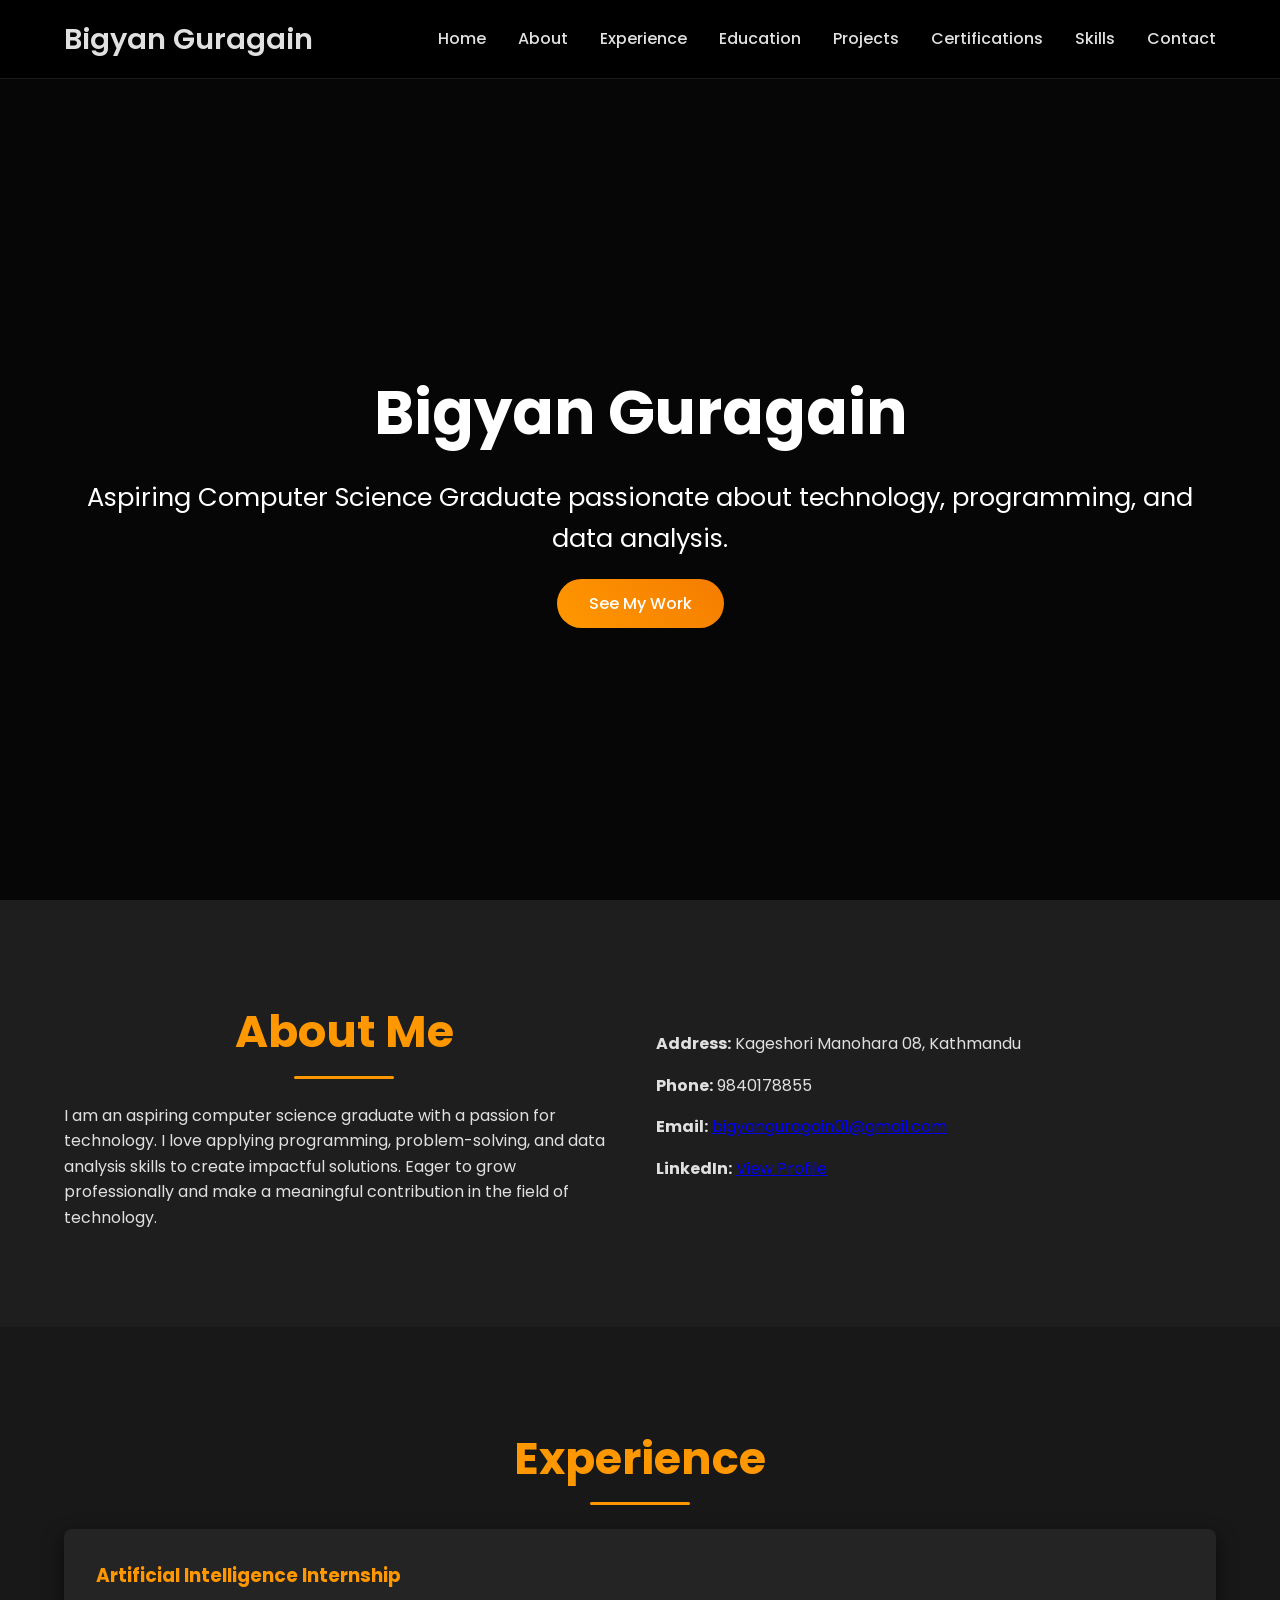
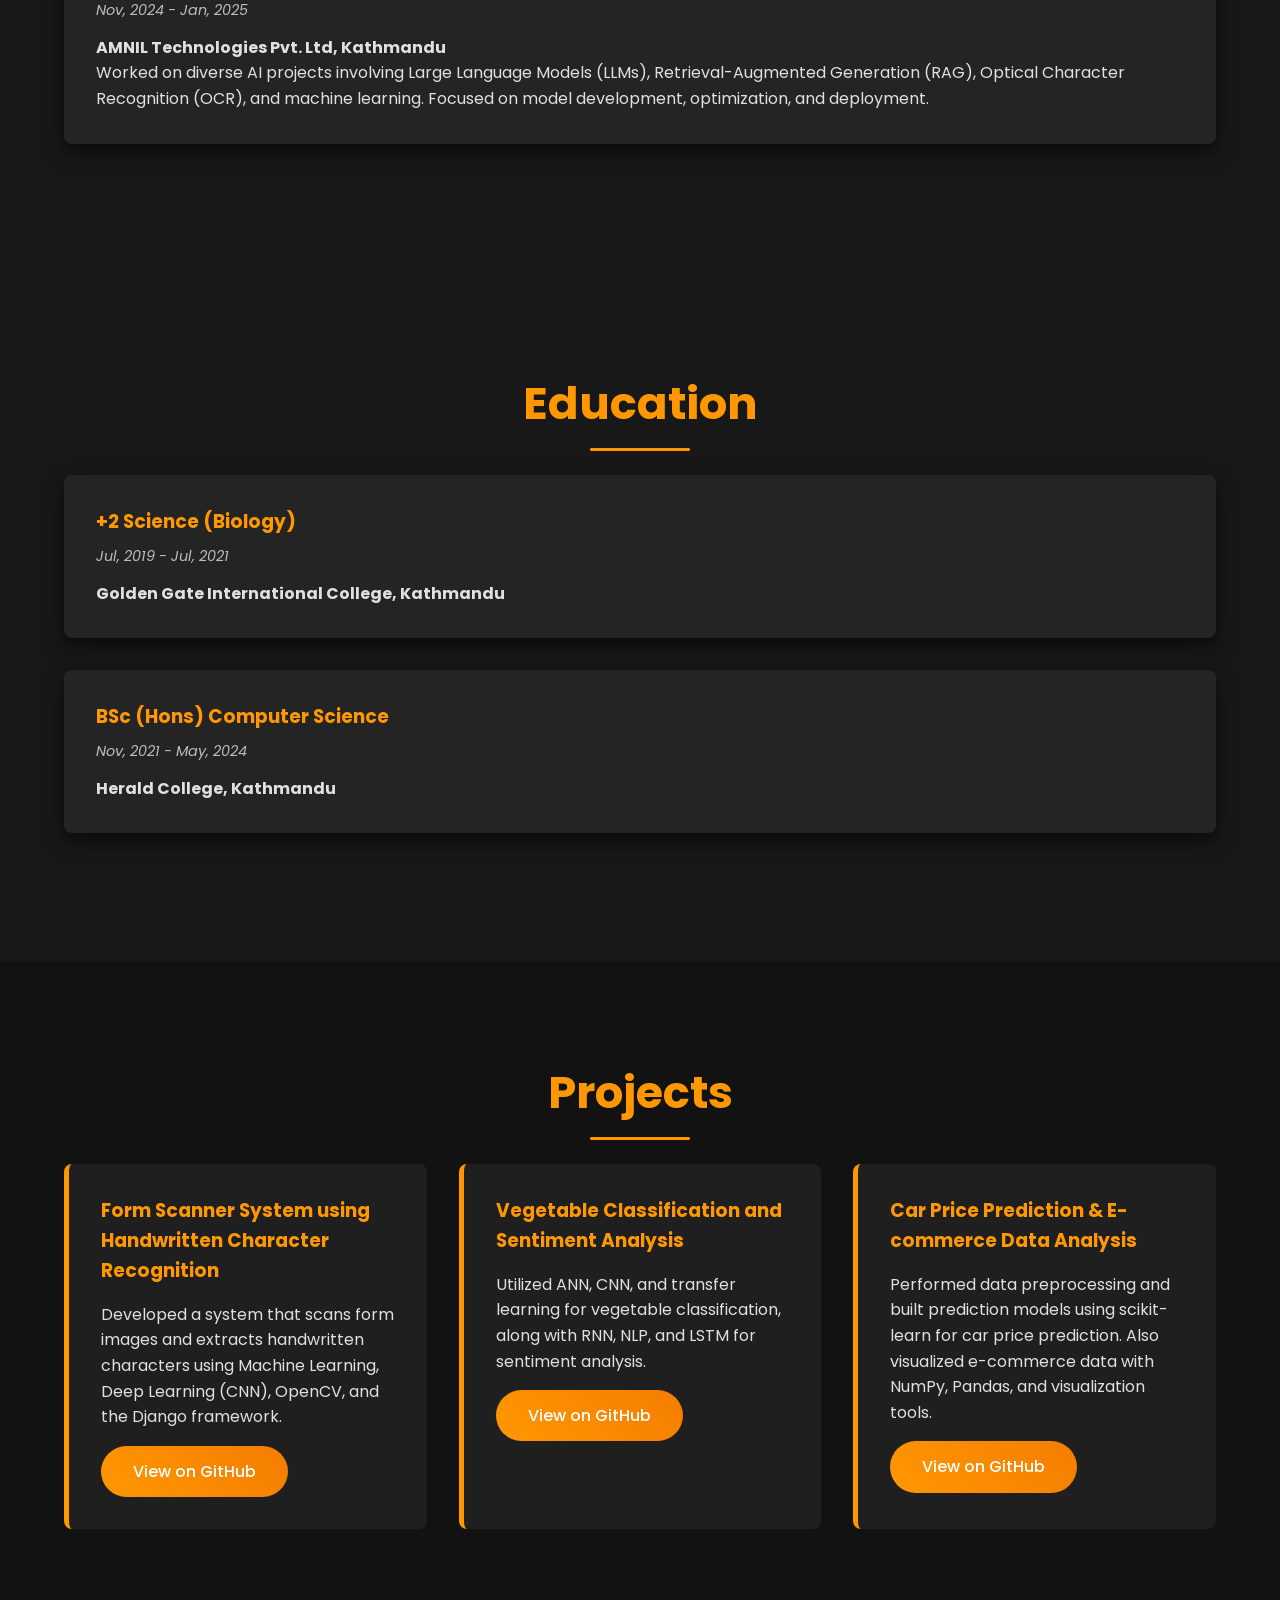
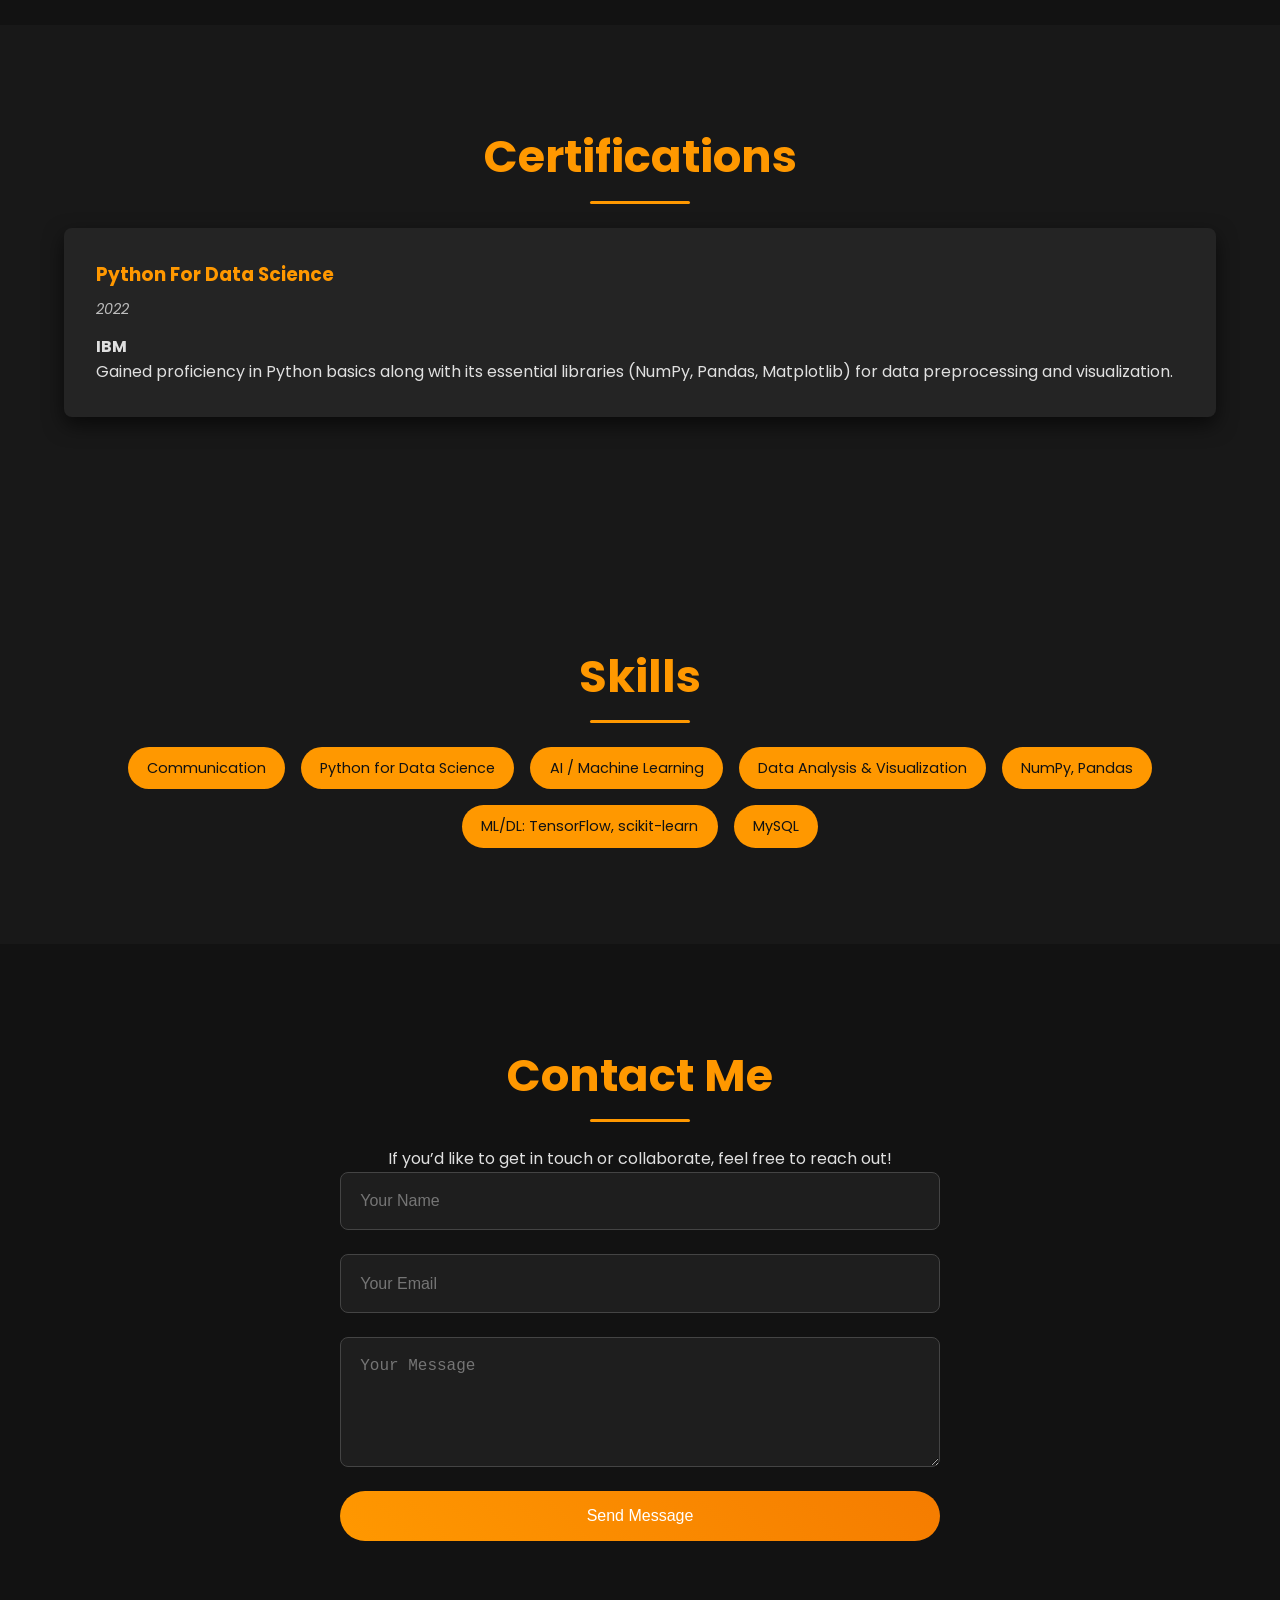
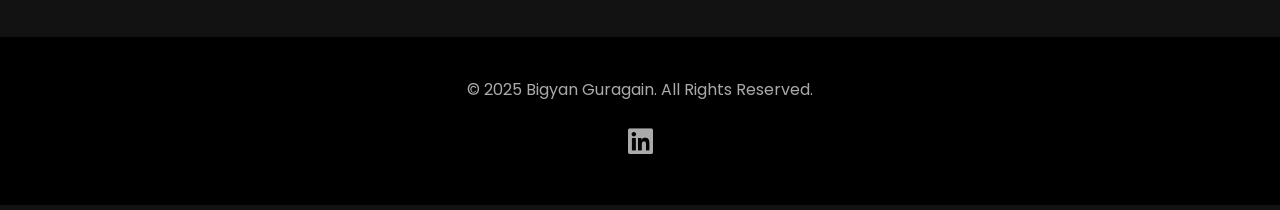
==== commit a9aa7aa6: "changes portfolio" ====
--- a/index.html
+++ b/index.html
@@ -35,25 +35,26 @@
 
   <!-- Hero Section -->
   <section id="home" class="hero">
+    <div class="hero-overlay"></div>
     <div class="container hero-container">
-      <h1 class="hero-title">Bigyan Guragain</h1>
-      <p class="hero-subtitle">
+      <h1 class="hero-title animate-slide-down">Bigyan Guragain</h1>
+      <p class="hero-subtitle animate-fade-in">
         Aspiring Computer Science Graduate passionate about technology, programming, and data analysis.
       </p>
-      <a href="#projects" class="btn">See My Work</a>
+      <a href="#projects" class="btn animate-bounce">See My Work</a>
     </div>
   </section>
 
   <!-- About Section -->
   <section id="about" class="about">
     <div class="container about-container">
-      <div class="about-content">
+      <div class="about-content animate-slide-right">
         <h2>About Me</h2>
         <p>
           I am an aspiring computer science graduate with a passion for technology. I love applying programming, problem-solving, and data analysis skills to create impactful solutions. Eager to grow professionally and make a meaningful contribution in the field of technology.
         </p>
       </div>
-      <div class="about-details">
+      <div class="about-details animate-slide-left">
         <ul>
           <li><strong>Address:</strong> Kageshori Manohara 08, Kathmandu</li>
           <li><strong>Phone:</strong> 9840178855</li>
@@ -67,8 +68,8 @@
   <!-- Experience Section -->
   <section id="experience" class="experience">
     <div class="container">
-      <h2>Experience</h2>
-      <div class="experience-item">
+      <h2 class="animate-fade-in">Experience</h2>
+      <div class="experience-item animate-zoom-in">
         <h3>Artificial Intelligence Internship</h3>
         <span class="date">Nov, 2024 - Jan, 2025</span>
         <p><strong>AMNIL Technologies Pvt. Ltd, Kathmandu</strong></p>
@@ -82,13 +83,13 @@
   <!-- Education Section -->
   <section id="education" class="education">
     <div class="container">
-      <h2>Education</h2>
-      <div class="education-item">
+      <h2 class="animate-fade-in">Education</h2>
+      <div class="education-item animate-zoom-in">
         <h3>+2 Science (Biology)</h3>
         <span class="date">Jul, 2019 - Jul, 2021</span>
         <p><strong>Golden Gate International College, Kathmandu</strong></p>
       </div>
-      <div class="education-item">
+      <div class="education-item animate-zoom-in">
         <h3>BSc (Hons) Computer Science</h3>
         <span class="date">Nov, 2021 - May, 2024</span>
         <p><strong>Herald College, Kathmandu</strong></p>
@@ -99,30 +100,29 @@
   <!-- Projects Section -->
   <section id="projects" class="projects">
     <div class="container">
-      <h2>Projects</h2>
-      <!-- Project 1 -->
-      <div class="project-item">
-        <h3>Form Scanner System using Handwritten Character Recognition</h3>
-        <p>
-          Developed a system that scans form images and extracts handwritten characters using Machine Learning, Deep Learning (CNN), OpenCV, and the Django framework.
-        </p>
-        <a href="https://github.com/BGuragain1/Handwritten-Digit-Recognition-and-Form-data-extraction.git" class="btn" target="_blank">View on GitHub</a>
-      </div>
-      <!-- Project 2 -->
-      <div class="project-item">
-        <h3>Vegetable Classification and Sentiment Analysis</h3>
-        <p>
-          Utilized ANN, CNN, and transfer learning for vegetable classification, along with RNN, NLP, and LSTM for sentiment analysis.
-        </p>
-        <a href="https://github.com/BGuragain1/Deep-Learning-Projects" class="btn" target="_blank">View on GitHub</a>
-      </div>
-      <!-- Project 3 -->
-      <div class="project-item">
-        <h3>Car Price Prediction & E-commerce Data Analysis</h3>
-        <p>
-          Performed data preprocessing and built prediction models using scikit-learn for car price prediction. Also visualized e-commerce data with NumPy, Pandas, and visualization tools.
-        </p>
-        <a href="https://github.com/BGuragain1/Machine-Learning" class="btn" target="_blank">View on GitHub</a>
+      <h2 class="animate-fade-in">Projects</h2>
+      <div class="project-grid">
+        <div class="project-item animate-slide-up">
+          <h3>Form Scanner System using Handwritten Character Recognition</h3>
+          <p>
+            Developed a system that scans form images and extracts handwritten characters using Machine Learning, Deep Learning (CNN), OpenCV, and the Django framework.
+          </p>
+          <a href="https://github.com/BGuragain1/Handwritten-Digit-Recognition-and-Form-data-extraction.git" class="btn github-btn" target="_blank">View on GitHub</a>
+        </div>
+        <div class="project-item animate-slide-up">
+          <h3>Vegetable Classification and Sentiment Analysis</h3>
+          <p>
+            Utilized ANN, CNN, and transfer learning for vegetable classification, along with RNN, NLP, and LSTM for sentiment analysis.
+          </p>
+          <a href="https://github.com/BGuragain1/Deep-Learning-Projects" class="btn github-btn" target="_blank">View on GitHub</a>
+        </div>
+        <div class="project-item animate-slide-up">
+          <h3>Car Price Prediction & E-commerce Data Analysis</h3>
+          <p>
+            Performed data preprocessing and built prediction models using scikit-learn for car price prediction. Also visualized e-commerce data with NumPy, Pandas, and visualization tools.
+          </p>
+          <a href="https://github.com/BGuragain1/Machine-Learning" class="btn github-btn" target="_blank">View on GitHub</a>
+        </div>
       </div>
     </div>
   </section>
@@ -130,8 +130,8 @@
   <!-- Certifications Section -->
   <section id="certifications" class="certifications">
     <div class="container">
-      <h2>Certifications</h2>
-      <div class="certification-item">
+      <h2 class="animate-fade-in">Certifications</h2>
+      <div class="certification-item animate-zoom-in">
         <h3>Python For Data Science</h3>
         <span class="date">2022</span>
         <p><strong>IBM</strong></p>
@@ -145,7 +145,7 @@
   <!-- Skills Section -->
   <section id="skills" class="skills">
     <div class="container">
-      <h2>Skills</h2>
+      <h2 class="animate-fade-in">Skills</h2>
       <ul class="skills-list">
         <li>Communication</li>
         <li>Python for Data Science</li>
@@ -161,9 +161,9 @@
   <!-- Contact Section -->
   <section id="contact" class="contact">
     <div class="container">
-      <h2>Contact Me</h2>
-      <p>If you’d like to get in touch or collaborate, feel free to reach out!</p>
-      <form action="https://formspree.io/f/{your_form_id}" method="POST" class="contact-form">
+      <h2 class="animate-fade-in">Contact Me</h2>
+      <p class="animate-fade-in">If you’d like to get in touch or collaborate, feel free to reach out!</p>
+      <form action="https://formspree.io/f/{your_form_id}" method="POST" class="contact-form animate-slide-up">
         <input type="text" name="name" placeholder="Your Name" required />
         <input type="email" name="_replyto" placeholder="Your Email" required />
         <textarea name="message" placeholder="Your Message" rows="5" required></textarea>
@@ -182,7 +182,6 @@
     </div>
   </footer>
 
-  <!-- JavaScript -->
   <script src="script.js"></script>
 </body>
 </html>
--- a/style.css
+++ b/style.css
@@ -11,9 +11,9 @@
 
 body {
   font-family: 'Poppins', sans-serif;
+  background: #121212;
+  color: #e0e0e0;
   line-height: 1.6;
-  color: #333;
-  background-color: #f9f9f9;
 }
 
 /* Container */
@@ -25,12 +25,14 @@
 
 /* Navigation */
 nav {
-  background: #fff;
-  border-bottom: 1px solid #eaeaea;
+  background: rgba(0, 0, 0, 0.85);
+  backdrop-filter: blur(8px);
+  border-bottom: 1px solid rgba(255,255,255,0.1);
   position: fixed;
   width: 100%;
   top: 0;
-  z-index: 100;
+  z-index: 1000;
+  transition: background 0.3s ease;
 }
 
 .nav-container {
@@ -41,15 +43,16 @@
 }
 
 .logo a {
-  font-size: 1.5rem;
+  font-size: 1.8rem;
   font-weight: 600;
-  color: #333;
+  color: #e0e0e0;
   text-decoration: none;
 }
 
 .nav-links {
   list-style: none;
   display: flex;
+  align-items: center;
 }
 
 .nav-links li {
@@ -58,176 +61,197 @@
 
 .nav-links a {
   text-decoration: none;
-  color: #333;
+  color: #e0e0e0;
   font-weight: 500;
   transition: color 0.3s ease;
 }
 
 .nav-links a:hover {
-  color: #007BFF;
+  color: #ff9800;
 }
 
 /* Mobile Navigation Toggle */
 .nav-toggle {
   display: none;
-  font-size: 1.5rem;
+  font-size: 1.8rem;
+  color: #e0e0e0;
   cursor: pointer;
 }
 
 /* Hero Section */
 .hero {
-  background: url('https://via.placeholder.com/1600x900') no-repeat center center/cover;
+  position: relative;
+  background: url('https://via.placeholder.com/1600x900/000000/555555?text=Portfolio+Hero') center center/cover no-repeat;
   height: 100vh;
-  color: #fff;
   display: flex;
   align-items: center;
-  text-align: center;
-  padding-top: 80px; /* Adjust for fixed navbar */
-  position: relative;
-}
-
-.hero::after {
-  content: '';
+  justify-content: center;
+  padding-top: 80px; /* offset for fixed nav */
+}
+
+.hero-overlay {
   position: absolute;
   top: 0;
   left: 0;
   width: 100%;
   height: 100%;
-  background: rgba(0, 0, 0, 0.5);
+  background: rgba(0, 0, 0, 0.65);
 }
 
 .hero-container {
   position: relative;
+  text-align: center;
+  color: #fff;
   z-index: 2;
-  width: 100%;
 }
 
 .hero-title {
-  font-size: 3rem;
+  font-size: 3.8rem;
   margin-bottom: 1rem;
-  animation: fadeInDown 1s ease-out;
 }
 
 .hero-subtitle {
-  font-size: 1.5rem;
+  font-size: 1.6rem;
   margin-bottom: 2rem;
-  animation: fadeInUp 1s ease-out;
 }
 
 .btn {
-  background: #007BFF;
+  background: linear-gradient(45deg, #ff9800, #f57c00);
   color: #fff;
-  padding: 0.75rem 1.5rem;
+  padding: 0.8rem 2rem;
   border: none;
   border-radius: 50px;
   text-decoration: none;
   font-weight: 500;
-  transition: background 0.3s ease;
-  margin-top: 100px;
-}
-
-/* Projects Section - Updated Button Spacing */
-.project-item .btn {
-  margin-top: 1rem; /* Adjust this value if needed */
+  transition: transform 0.3s ease, box-shadow 0.3s ease;
+}
+
+.btn:hover {
+  transform: scale(1.05);
+  box-shadow: 0 5px 15px rgba(255, 152, 0, 0.5);
+}
+
+/* Extra style for GitHub button spacing */
+.github-btn {
+  margin-top: 1rem;
   display: inline-block;
-}
-
-
-.btn:hover {
-  background: #0056b3;
 }
 
 /* Section Headings */
 section h2 {
-  font-size: 2.5rem;
-  margin-bottom: 1rem;
-  color: #007BFF;
+  font-size: 2.8rem;
+  margin-bottom: 1.5rem;
+  color: #ff9800;
   text-align: center;
+  position: relative;
+}
+
+section h2::after {
+  content: '';
+  width: 100px;
+  height: 3px;
+  background: #ff9800;
+  display: block;
+  margin: 0.5rem auto;
+  border-radius: 3px;
 }
 
 /* About Section */
 .about {
-  padding: 4rem 0;
-  background: #fff;
+  padding: 6rem 0;
+  background: #1e1e1e;
 }
 
 .about-container {
   display: flex;
   flex-wrap: wrap;
   gap: 2rem;
-  align-items: flex-start;
+  align-items: center;
   justify-content: space-between;
 }
 
-.about-content {
-  flex: 2;
-}
-
-.about-details {
+.about-content, .about-details {
   flex: 1;
+  min-width: 280px;
+}
+
+.about-details ul {
+  list-style: none;
   font-size: 1rem;
   line-height: 1.8;
 }
 
-.about-details ul {
-  list-style: none;
-}
-
 .about-details li {
-  margin-bottom: 0.5rem;
-}
-
-/* Experience, Education, Certifications */
+  margin-bottom: 0.8rem;
+}
+
+/* Experience, Education, Certifications Sections */
 .experience, .education, .certifications {
-  padding: 4rem 0;
-  background: #f1f1f1;
+  padding: 6rem 0;
+  background: #181818;
 }
 
 .experience-item, .education-item, .certification-item {
-  background: #fff;
-  padding: 1.5rem;
-  margin-bottom: 1.5rem;
+  background: #242424;
+  padding: 2rem;
+  margin-bottom: 2rem;
   border-radius: 8px;
-  box-shadow: 0 4px 6px rgba(0, 0, 0, 0.1);
+  box-shadow: 0 8px 20px rgba(0,0,0,0.6);
+  transition: transform 0.3s ease;
+}
+
+.experience-item:hover, .education-item:hover, .certification-item:hover {
+  transform: translateY(-5px);
 }
 
 .experience-item h3,
 .education-item h3,
 .certification-item h3 {
-  color: #007BFF;
+  color: #ff9800;
   margin-bottom: 0.5rem;
 }
 
 .date {
   font-style: italic;
   font-size: 0.9rem;
-  margin-bottom: 0.5rem;
+  margin-bottom: 0.8rem;
   display: block;
+  color: #bdbdbd;
 }
 
 /* Projects Section */
 .projects {
-  padding: 4rem 0;
-  background: #fff;
+  padding: 6rem 0;
+  background: #121212;
+}
+
+.project-grid {
+  display: grid;
+  grid-template-columns: repeat(auto-fit, minmax(280px, 1fr));
+  gap: 2rem;
 }
 
 .project-item {
-  background: #f9f9f9;
-  padding: 1.5rem;
-  margin-bottom: 1.5rem;
-  border-left: 5px solid #007BFF;
-  border-radius: 5px;
+  background: #1f1f1f;
+  padding: 2rem;
+  border-left: 5px solid #ff9800;
+  border-radius: 8px;
+  transition: transform 0.3s ease;
+}
+
+.project-item:hover {
+  transform: translateY(-5px);
 }
 
 .project-item h3 {
-  margin-bottom: 0.5rem;
-  color: #007BFF;
+  color: #ff9800;
+  margin-bottom: 1rem;
 }
 
 /* Skills Section */
 .skills {
-  padding: 4rem 0;
-  background: #f1f1f1;
+  padding: 6rem 0;
+  background: #181818;
   text-align: center;
 }
 
@@ -240,17 +264,17 @@
 }
 
 .skills-list li {
-  background: #007BFF;
-  color: #fff;
-  padding: 0.5rem 1rem;
+  background: #ff9800;
+  color: #121212;
+  padding: 0.6rem 1.2rem;
   border-radius: 50px;
   font-size: 0.9rem;
 }
 
 /* Contact Section */
 .contact {
-  padding: 4rem 0;
-  background: #fff;
+  padding: 6rem 0;
+  background: #121212;
   text-align: center;
 }
 
@@ -259,37 +283,46 @@
   margin: auto;
   display: flex;
   flex-direction: column;
-  gap: 1rem;
+  gap: 1.5rem;
 }
 
 .contact-form input,
 .contact-form textarea {
-  padding: 1rem;
-  border: 1px solid #ccc;
-  border-radius: 5px;
+  padding: 1.2rem;
+  border: 1px solid #444;
+  border-radius: 8px;
   font-size: 1rem;
+  background: #1e1e1e;
+  color: #e0e0e0;
+  outline: none;
+  transition: border-color 0.3s ease;
+}
+
+.contact-form input:focus,
+.contact-form textarea:focus {
+  border-color: #ff9800;
 }
 
 .contact-form button {
   padding: 1rem;
   border: none;
   border-radius: 50px;
-  background: #007BFF;
+  background: linear-gradient(45deg, #ff9800, #f57c00);
   color: #fff;
   font-size: 1rem;
   cursor: pointer;
-  transition: background 0.3s ease;
+  transition: transform 0.3s ease;
 }
 
 .contact-form button:hover {
-  background: #0056b3;
+  transform: scale(1.05);
 }
 
 /* Footer */
 .footer {
-  background: #333;
-  color: #fff;
-  padding: 2rem 0;
+  background: #000;
+  color: #aaa;
+  padding: 2.5rem 0;
   text-align: center;
 }
 
@@ -301,47 +334,92 @@
 }
 
 .social-links a {
-  color: #fff;
-  font-size: 1.5rem;
+  color: #aaa;
+  font-size: 1.8rem;
   margin: 0 0.5rem;
   transition: color 0.3s ease;
 }
 
 .social-links a:hover {
-  color: #007BFF;
+  color: #ff9800;
 }
 
 /* Animations */
-@keyframes fadeInDown {
-  from { opacity: 0; transform: translateY(-30px); }
+@keyframes slideDown {
+  from { opacity: 0; transform: translateY(-50px); }
   to { opacity: 1; transform: translateY(0); }
 }
-
-@keyframes fadeInUp {
-  from { opacity: 0; transform: translateY(30px); }
+@keyframes slideUp {
+  from { opacity: 0; transform: translateY(50px); }
   to { opacity: 1; transform: translateY(0); }
+}
+@keyframes slideRight {
+  from { opacity: 0; transform: translateX(-50px); }
+  to { opacity: 1; transform: translateX(0); }
+}
+@keyframes slideLeft {
+  from { opacity: 0; transform: translateX(50px); }
+  to { opacity: 1; transform: translateX(0); }
+}
+@keyframes fadeIn {
+  from { opacity: 0; }
+  to { opacity: 1; }
+}
+@keyframes zoomIn {
+  from { opacity: 0; transform: scale(0.8); }
+  to { opacity: 1; transform: scale(1); }
+}
+@keyframes bounce {
+  0%, 20%, 50%, 80%, 100% { transform: translateY(0); }
+  40% { transform: translateY(-15px); }
+  60% { transform: translateY(-7px); }
+}
+
+/* Animation Classes */
+.animate-slide-down {
+  animation: slideDown 1s ease-out forwards;
+}
+.animate-slide-up {
+  animation: slideUp 1s ease-out forwards;
+}
+.animate-slide-right {
+  animation: slideRight 1s ease-out forwards;
+}
+.animate-slide-left {
+  animation: slideLeft 1s ease-out forwards;
+}
+.animate-fade-in {
+  animation: fadeIn 1s ease-out forwards;
+}
+.animate-zoom-in {
+  animation: zoomIn 1s ease-out forwards;
+}
+.animate-bounce {
+  animation: bounce 2s infinite;
 }
 
 /* Responsive Styles */
 @media (max-width: 768px) {
+  .nav-links {
+    display: none;
+    flex-direction: column;
+    background: #1e1e1e;
+    position: absolute;
+    top: 60px;
+    right: 0;
+    width: 220px;
+    border: 1px solid #444;
+    box-shadow: 0 4px 8px rgba(0,0,0,0.6);
+    padding: 1rem;
+  }
+  .nav-links.active {
+    display: flex;
+  }
+  .nav-links li {
+    margin: 1rem 0;
+  }
   .about-container {
     flex-direction: column;
     text-align: center;
   }
-  .nav-links {
-    display: none;
-    flex-direction: column;
-    background: #fff;
-    position: absolute;
-    top: 60px;
-    right: 0;
-    width: 200px;
-    border: 1px solid #eaeaea;
-  }
-  .nav-links li {
-    margin: 1rem 0;
-  }
-  .nav-toggle {
-    display: block;
-  }
-}
+}
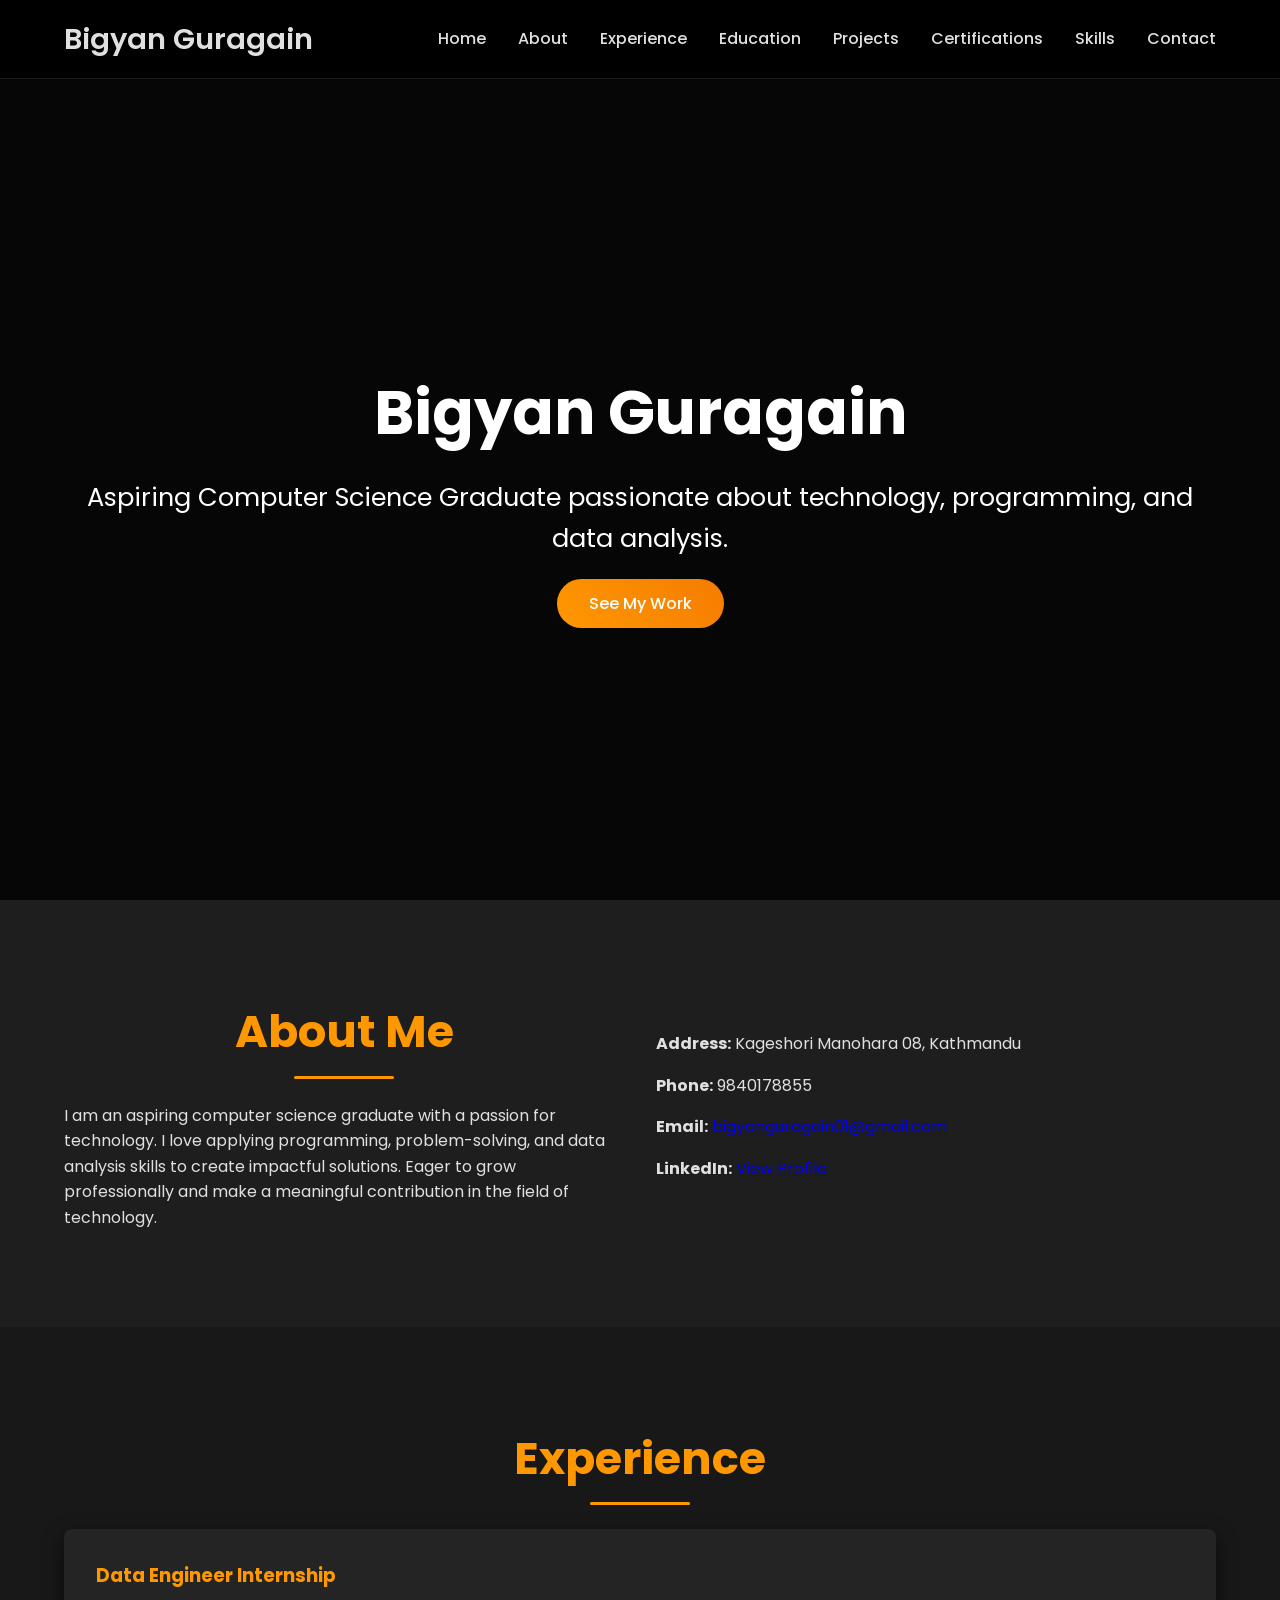
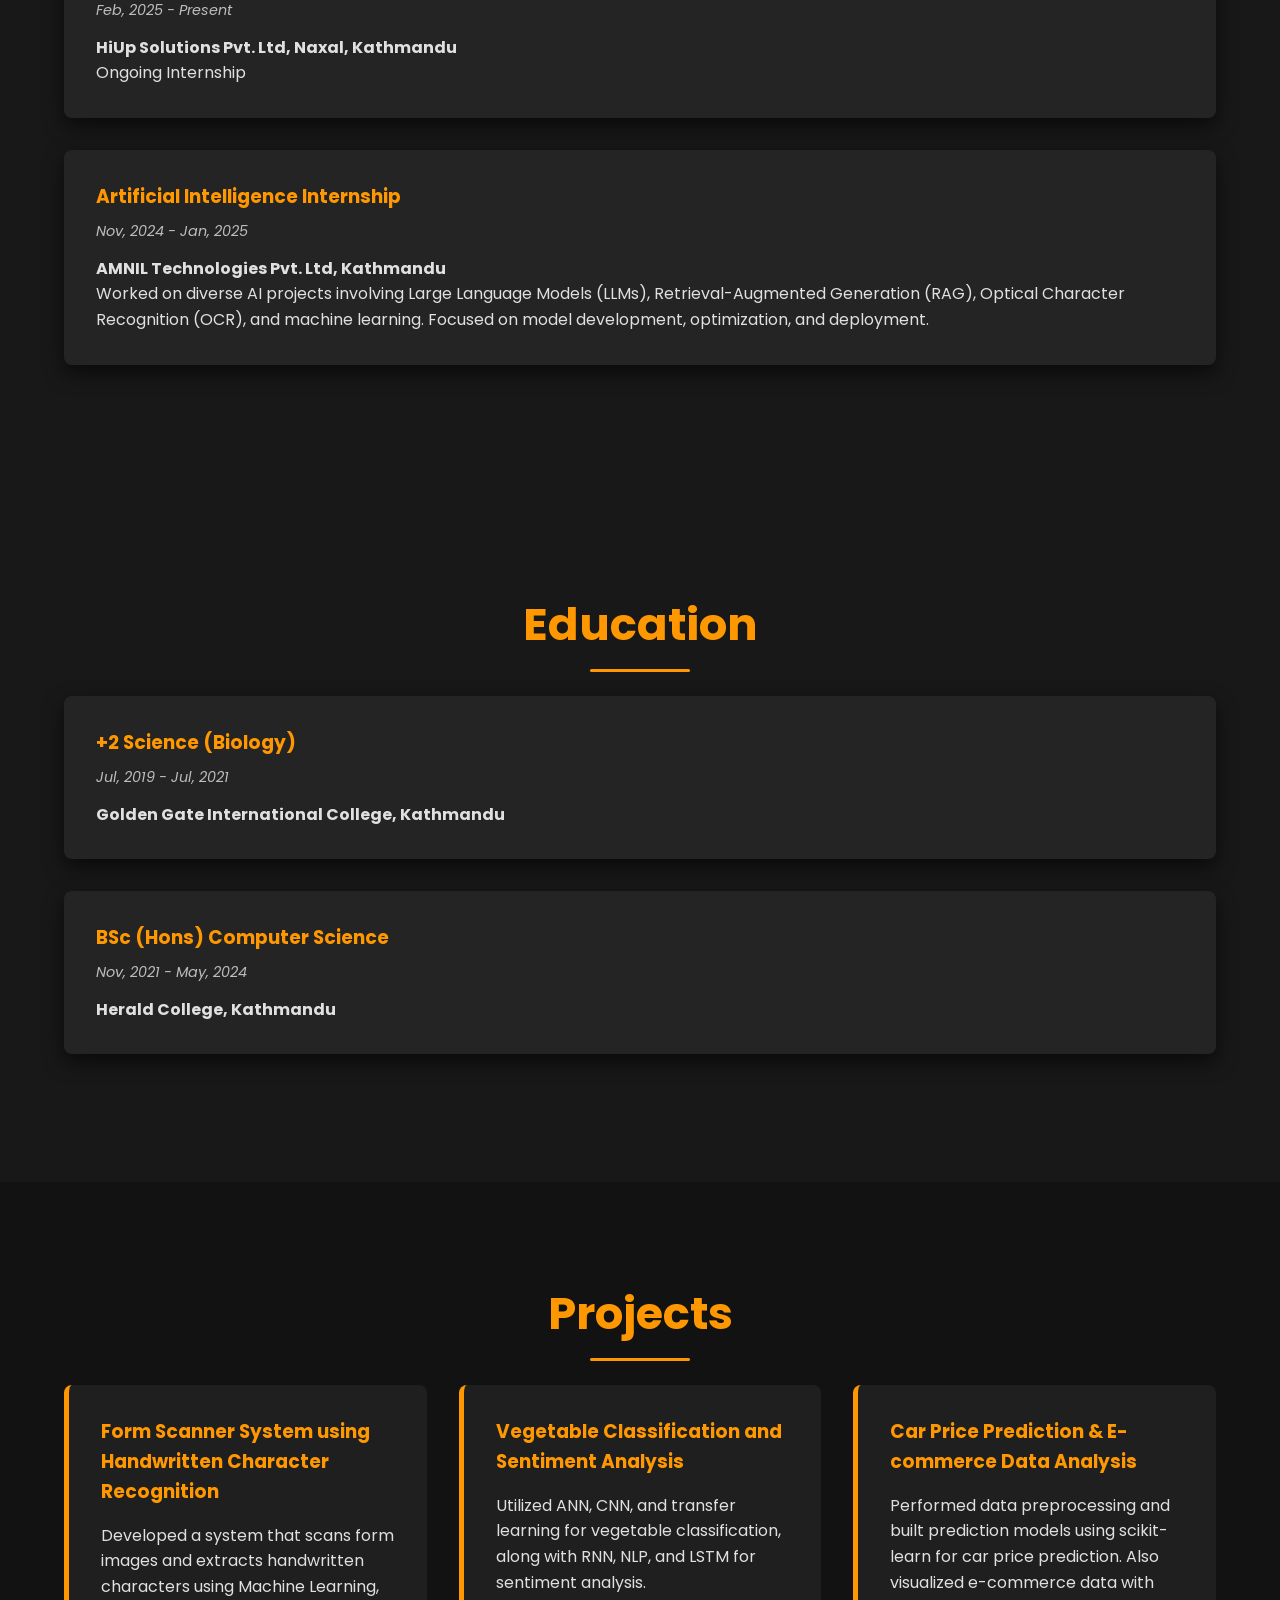
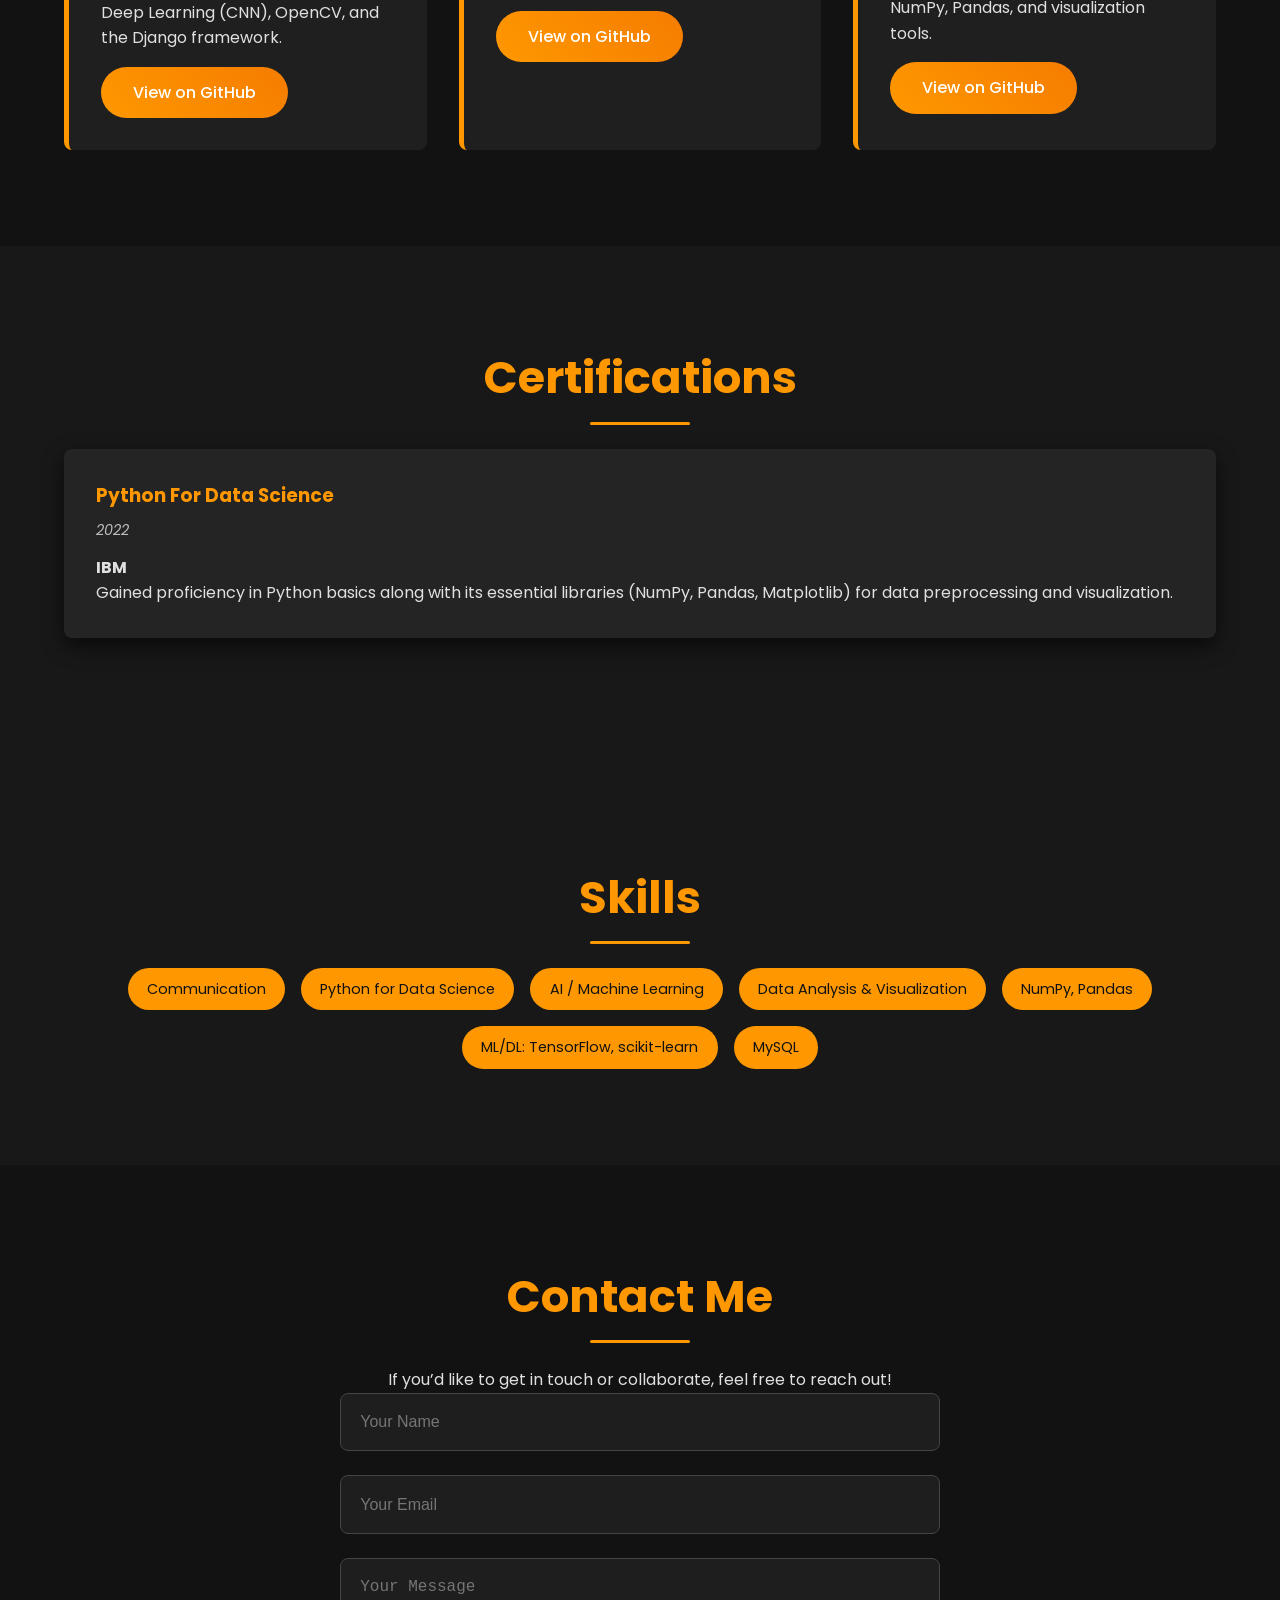
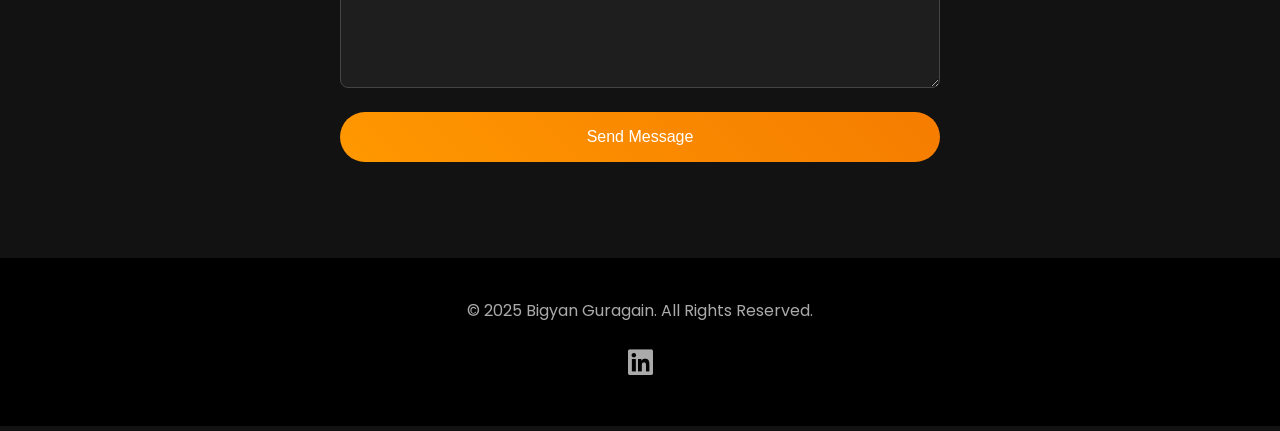
==== commit e95ab1d9: "Update on experience" ====
--- a/index.html
+++ b/index.html
@@ -70,6 +70,14 @@
     <div class="container">
       <h2 class="animate-fade-in">Experience</h2>
       <div class="experience-item animate-zoom-in">
+        <h3>Data Engineer Internship</h3>
+        <span class="date">Feb, 2025 - Present</span>
+        <p><strong>HiUp Solutions Pvt. Ltd, Naxal, Kathmandu</strong></p>
+        <p>
+          Ongoing Internship
+        </p>
+      </div>
+      <div class="experience-item animate-zoom-in">
         <h3>Artificial Intelligence Internship</h3>
         <span class="date">Nov, 2024 - Jan, 2025</span>
         <p><strong>AMNIL Technologies Pvt. Ltd, Kathmandu</strong></p>
@@ -79,6 +87,8 @@
       </div>
     </div>
   </section>
+
+  
 
   <!-- Education Section -->
   <section id="education" class="education">
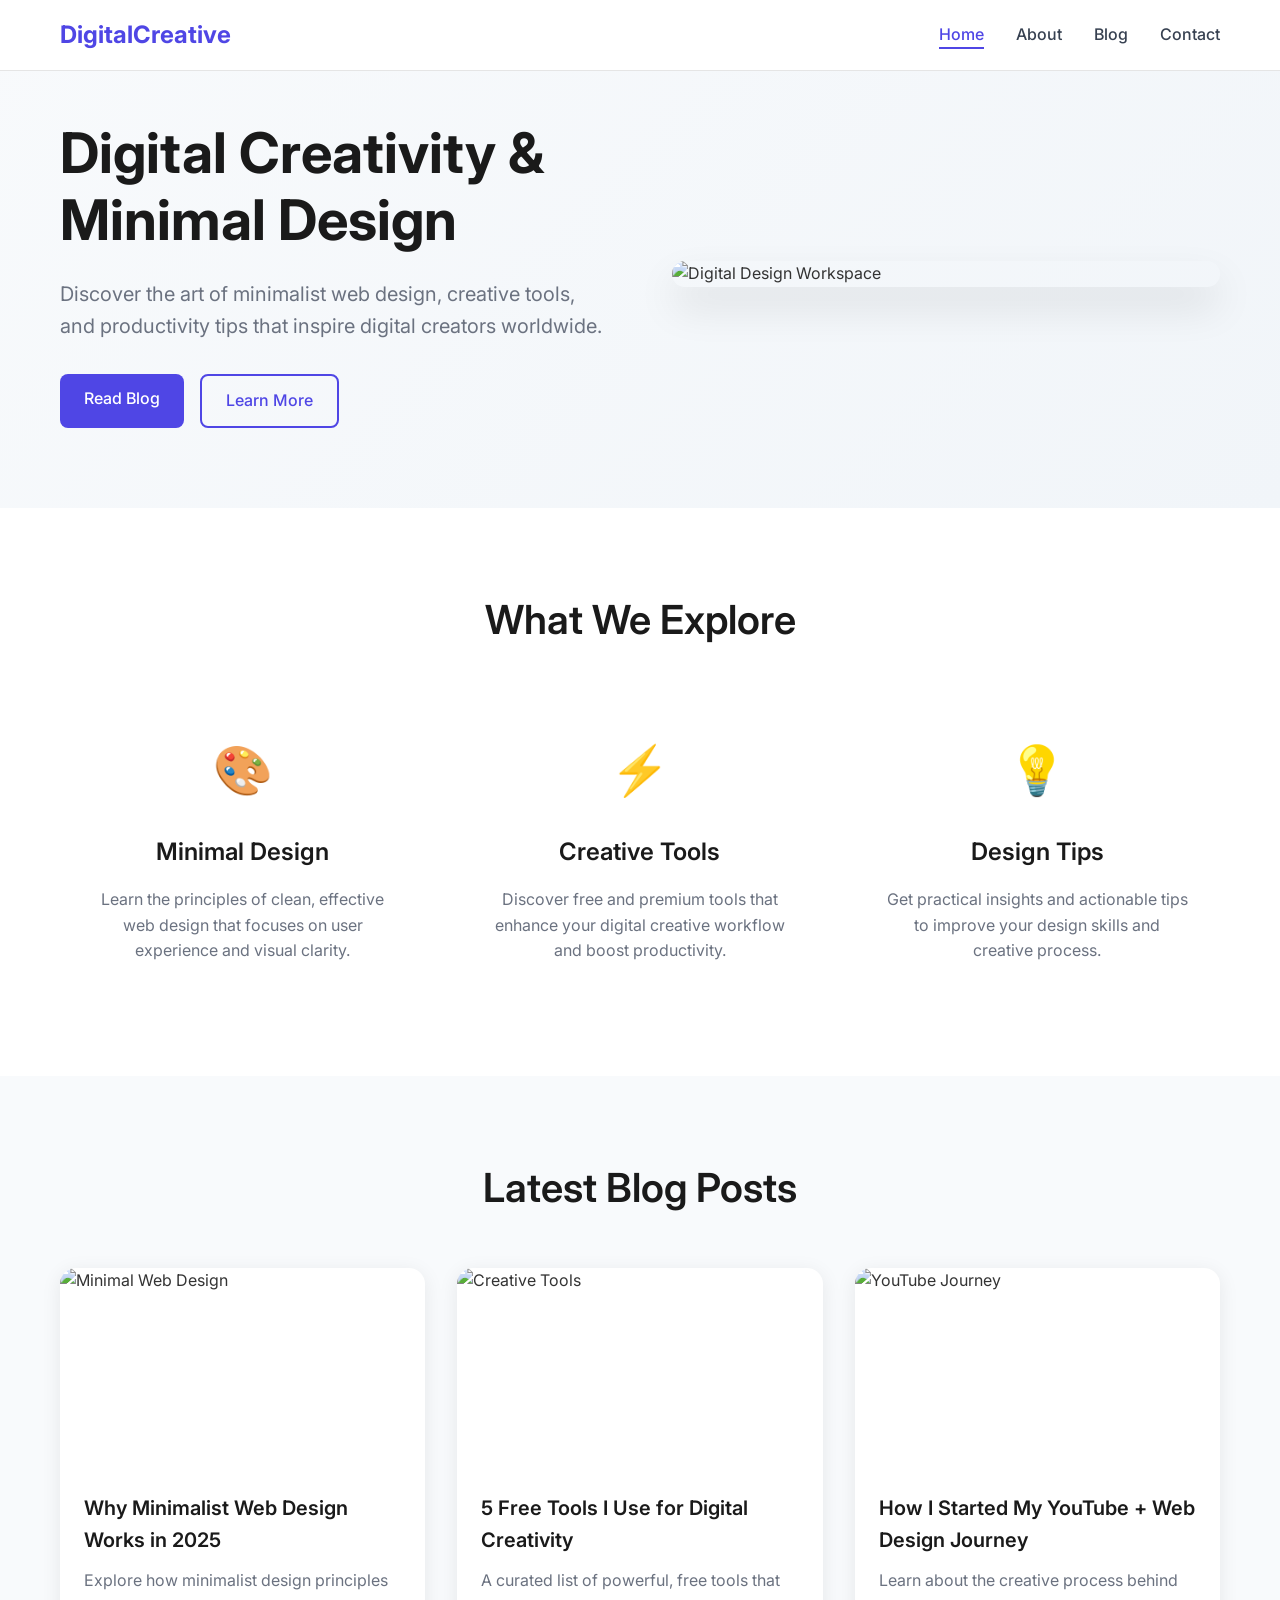
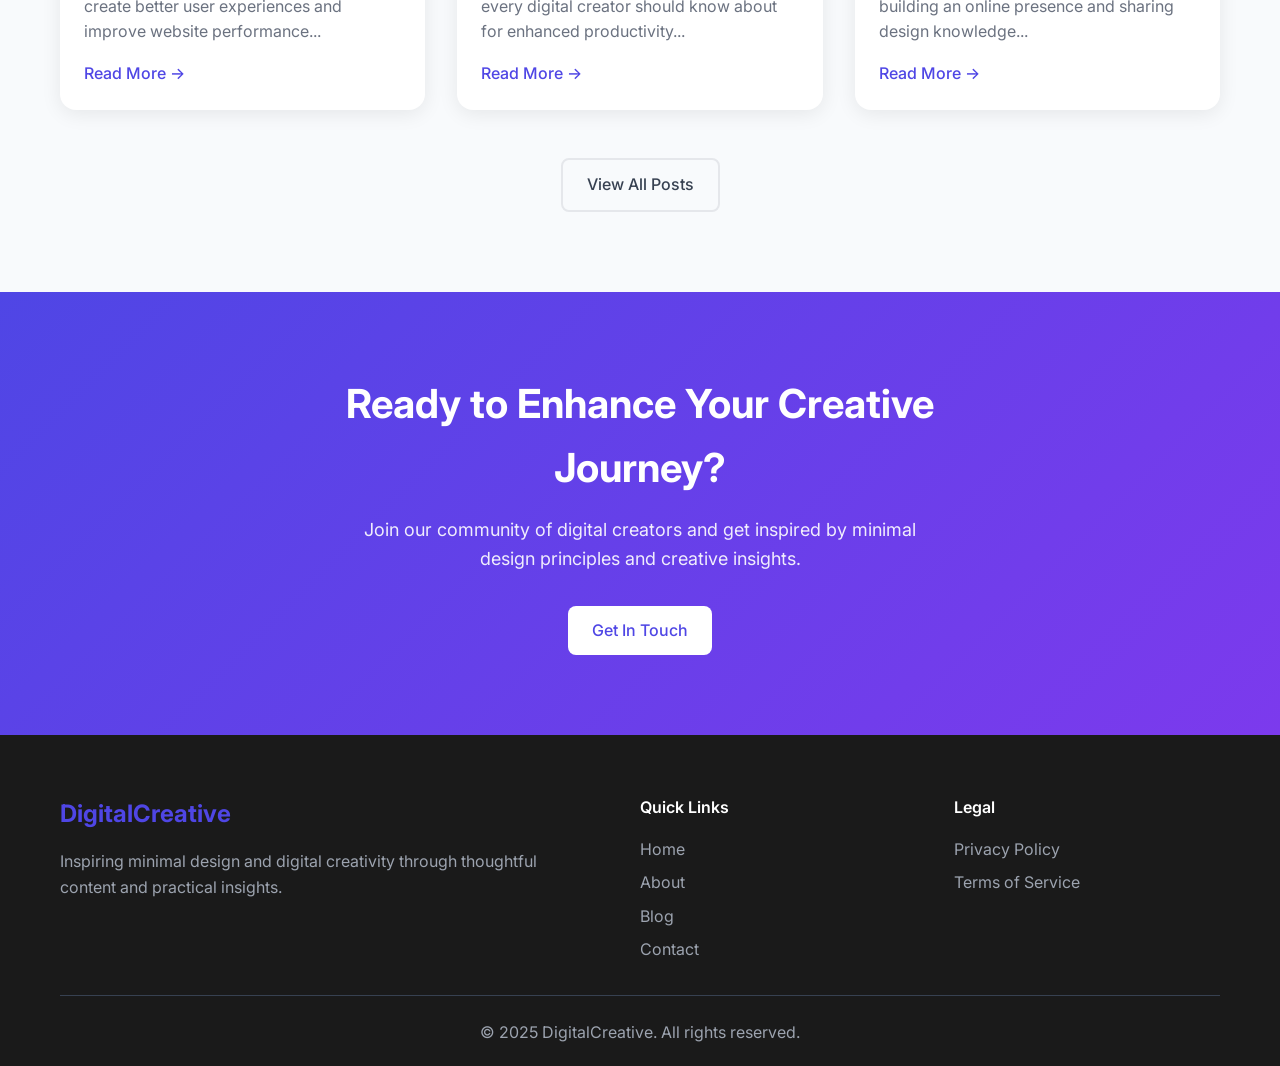
==== commit 87e4c2f3: "Add : Blog Website Intialization" ====
--- a/index.html
+++ b/index.html
@@ -1,197 +1,187 @@
-<!DOCTYPE html>
-<html lang="en">
-<head>
-  <meta charset="UTF-8" />
-  <meta name="viewport" content="width=device-width, initial-scale=1.0" />
-  <title>Bigyan Guragain | Portfolio & Resume</title>
-  <link rel="stylesheet" href="style.css" />
-  <!-- Google Fonts -->
-  <link href="https://fonts.googleapis.com/css2?family=Poppins:wght@300;400;600&display=swap" rel="stylesheet" />
-  <!-- Font Awesome for icons -->
-  <link rel="stylesheet" href="https://cdnjs.cloudflare.com/ajax/libs/font-awesome/6.0.0/css/all.min.css" integrity="sha512-..." crossorigin="anonymous" referrerpolicy="no-referrer" />
-</head>
-<body>
-  <!-- Navigation -->
-  <nav id="navbar">
-    <div class="container nav-container">
-      <div class="logo">
-        <a href="#home">Bigyan Guragain</a>
-      </div>
-      <ul class="nav-links">
-        <li><a href="#home" class="nav-link">Home</a></li>
-        <li><a href="#about" class="nav-link">About</a></li>
-        <li><a href="#experience" class="nav-link">Experience</a></li>
-        <li><a href="#education" class="nav-link">Education</a></li>
-        <li><a href="#projects" class="nav-link">Projects</a></li>
-        <li><a href="#certifications" class="nav-link">Certifications</a></li>
-        <li><a href="#skills" class="nav-link">Skills</a></li>
-        <li><a href="#contact" class="nav-link">Contact</a></li>
-      </ul>
-      <div class="nav-toggle" id="navToggle">
-        <i class="fas fa-bars"></i>
-      </div>
-    </div>
-  </nav>
-
-  <!-- Hero Section -->
-  <section id="home" class="hero">
-    <div class="hero-overlay"></div>
-    <div class="container hero-container">
-      <h1 class="hero-title animate-slide-down">Bigyan Guragain</h1>
-      <p class="hero-subtitle animate-fade-in">
-        Aspiring Computer Science Graduate passionate about technology, programming, and data analysis.
-      </p>
-      <a href="#projects" class="btn animate-bounce">See My Work</a>
-    </div>
-  </section>
-
-  <!-- About Section -->
-  <section id="about" class="about">
-    <div class="container about-container">
-      <div class="about-content animate-slide-right">
-        <h2>About Me</h2>
-        <p>
-          I am an aspiring computer science graduate with a passion for technology. I love applying programming, problem-solving, and data analysis skills to create impactful solutions. Eager to grow professionally and make a meaningful contribution in the field of technology.
-        </p>
-      </div>
-      <div class="about-details animate-slide-left">
-        <ul>
-          <li><strong>Address:</strong> Kageshori Manohara 08, Kathmandu</li>
-          <li><strong>Phone:</strong> 9840178855</li>
-          <li><strong>Email:</strong> <a href="mailto:bigyanguragain01@gmail.com">bigyanguragain01@gmail.com</a></li>
-          <li><strong>LinkedIn:</strong> <a href="https://www.linkedin.com/in/bigyan-guragain-2a811a231/" target="_blank">View Profile</a></li>
-        </ul>
-      </div>
-    </div>
-  </section>
-
-  <!-- Experience Section -->
-  <section id="experience" class="experience">
-    <div class="container">
-      <h2 class="animate-fade-in">Experience</h2>
-      <div class="experience-item animate-zoom-in">
-        <h3>Data Engineer Internship</h3>
-        <span class="date">Feb, 2025 - Present</span>
-        <p><strong>HiUp Solutions Pvt. Ltd, Naxal, Kathmandu</strong></p>
-        <p>
-          Ongoing Internship
-        </p>
-      </div>
-      <div class="experience-item animate-zoom-in">
-        <h3>Artificial Intelligence Internship</h3>
-        <span class="date">Nov, 2024 - Jan, 2025</span>
-        <p><strong>AMNIL Technologies Pvt. Ltd, Kathmandu</strong></p>
-        <p>
-          Worked on diverse AI projects involving Large Language Models (LLMs), Retrieval-Augmented Generation (RAG), Optical Character Recognition (OCR), and machine learning. Focused on model development, optimization, and deployment.
-        </p>
-      </div>
-    </div>
-  </section>
-
-  
-
-  <!-- Education Section -->
-  <section id="education" class="education">
-    <div class="container">
-      <h2 class="animate-fade-in">Education</h2>
-      <div class="education-item animate-zoom-in">
-        <h3>+2 Science (Biology)</h3>
-        <span class="date">Jul, 2019 - Jul, 2021</span>
-        <p><strong>Golden Gate International College, Kathmandu</strong></p>
-      </div>
-      <div class="education-item animate-zoom-in">
-        <h3>BSc (Hons) Computer Science</h3>
-        <span class="date">Nov, 2021 - May, 2024</span>
-        <p><strong>Herald College, Kathmandu</strong></p>
-      </div>
-    </div>
-  </section>
-
-  <!-- Projects Section -->
-  <section id="projects" class="projects">
-    <div class="container">
-      <h2 class="animate-fade-in">Projects</h2>
-      <div class="project-grid">
-        <div class="project-item animate-slide-up">
-          <h3>Form Scanner System using Handwritten Character Recognition</h3>
-          <p>
-            Developed a system that scans form images and extracts handwritten characters using Machine Learning, Deep Learning (CNN), OpenCV, and the Django framework.
-          </p>
-          <a href="https://github.com/BGuragain1/Handwritten-Digit-Recognition-and-Form-data-extraction.git" class="btn github-btn" target="_blank">View on GitHub</a>
-        </div>
-        <div class="project-item animate-slide-up">
-          <h3>Vegetable Classification and Sentiment Analysis</h3>
-          <p>
-            Utilized ANN, CNN, and transfer learning for vegetable classification, along with RNN, NLP, and LSTM for sentiment analysis.
-          </p>
-          <a href="https://github.com/BGuragain1/Deep-Learning-Projects" class="btn github-btn" target="_blank">View on GitHub</a>
-        </div>
-        <div class="project-item animate-slide-up">
-          <h3>Car Price Prediction & E-commerce Data Analysis</h3>
-          <p>
-            Performed data preprocessing and built prediction models using scikit-learn for car price prediction. Also visualized e-commerce data with NumPy, Pandas, and visualization tools.
-          </p>
-          <a href="https://github.com/BGuragain1/Machine-Learning" class="btn github-btn" target="_blank">View on GitHub</a>
-        </div>
-      </div>
-    </div>
-  </section>
-
-  <!-- Certifications Section -->
-  <section id="certifications" class="certifications">
-    <div class="container">
-      <h2 class="animate-fade-in">Certifications</h2>
-      <div class="certification-item animate-zoom-in">
-        <h3>Python For Data Science</h3>
-        <span class="date">2022</span>
-        <p><strong>IBM</strong></p>
-        <p>
-          Gained proficiency in Python basics along with its essential libraries (NumPy, Pandas, Matplotlib) for data preprocessing and visualization.
-        </p>
-      </div>
-    </div>
-  </section>
-
-  <!-- Skills Section -->
-  <section id="skills" class="skills">
-    <div class="container">
-      <h2 class="animate-fade-in">Skills</h2>
-      <ul class="skills-list">
-        <li>Communication</li>
-        <li>Python for Data Science</li>
-        <li>AI / Machine Learning</li>
-        <li>Data Analysis & Visualization</li>
-        <li>NumPy, Pandas</li>
-        <li>ML/DL: TensorFlow, scikit-learn</li>
-        <li>MySQL</li>
-      </ul>
-    </div>
-  </section>
-
-  <!-- Contact Section -->
-  <section id="contact" class="contact">
-    <div class="container">
-      <h2 class="animate-fade-in">Contact Me</h2>
-      <p class="animate-fade-in">If you’d like to get in touch or collaborate, feel free to reach out!</p>
-      <form action="https://formspree.io/f/{your_form_id}" method="POST" class="contact-form animate-slide-up">
-        <input type="text" name="name" placeholder="Your Name" required />
-        <input type="email" name="_replyto" placeholder="Your Email" required />
-        <textarea name="message" placeholder="Your Message" rows="5" required></textarea>
-        <button type="submit" class="btn">Send Message</button>
-      </form>
-    </div>
-  </section>
-
-  <!-- Footer -->
-  <footer class="footer">
-    <div class="container footer-container">
-      <p>&copy; 2025 Bigyan Guragain. All Rights Reserved.</p>
-      <div class="social-links">
-        <a href="https://www.linkedin.com/in/bigyan-guragain-2a811a231/" target="_blank"><i class="fab fa-linkedin"></i></a>
-      </div>
-    </div>
-  </footer>
-
-  <script src="script.js"></script>
-</body>
-</html>
+<!DOCTYPE html>
+<html lang="en">
+
+<head>
+    <meta charset="UTF-8">
+    <meta name="viewport" content="width=device-width, initial-scale=1.0">
+    <title>Digital Creativity & Minimal Web Design Tips</title>
+    <meta name="description"
+        content="Explore digital creativity, minimal web design tips, and creative productivity insights">
+    <link rel="stylesheet" href="css/style.css">
+    <link rel="preconnect" href="https://fonts.googleapis.com">
+    <link rel="preconnect" href="https://fonts.gstatic.com" crossorigin>
+    <link href="https://fonts.googleapis.com/css2?family=Inter:wght@300;400;500;600;700&display=swap" rel="stylesheet">
+</head>
+
+<body>
+    <!-- Navigation Header -->
+    <nav class="navbar">
+        <div class="nav-container">
+            <div class="nav-logo">
+                <h2>DigitalCreative</h2>
+            </div>
+            <ul class="nav-menu">
+                <li class="nav-item">
+                    <a href="index.html" class="nav-link active">Home</a>
+                </li>
+                <li class="nav-item">
+                    <a href="about.html" class="nav-link">About</a>
+                </li>
+                <li class="nav-item">
+                    <a href="blog.html" class="nav-link">Blog</a>
+                </li>
+
+                <li class="nav-item">
+                    <a href="contact.html" class="nav-link">Contact</a>
+                </li>
+            </ul>
+            <div class="nav-toggle">
+                <span class="bar"></span>
+                <span class="bar"></span>
+                <span class="bar"></span>
+            </div>
+        </div>
+    </nav>
+
+    <!-- Hero Section -->
+    <section class="hero">
+        <div class="hero-container">
+            <div class="hero-content">
+                <h1 class="hero-title">Digital Creativity & Minimal Design</h1>
+                <p class="hero-subtitle">Discover the art of minimalist web design, creative tools, and productivity
+                    tips that inspire digital creators worldwide.</p>
+                <div class="hero-buttons">
+                    <a href="blog.html" class="btn btn-primary">Read Blog</a>
+                    <a href="about.html" class="btn btn-secondary">Learn More</a>
+                </div>
+            </div>
+            <div class="hero-image">
+                <img src="https://images.unsplash.com/photo-1618005198919-d3d4b5a92ead?ixlib=rb-4.0.3&ixid=M3wxMjA3fDB8MHxwaG90by1wYWdlfHx8fGVufDB8fHx8fA%3D%3D&auto=format&fit=crop&w=800&q=80"
+                    alt="Digital Design Workspace">
+            </div>
+        </div>
+    </section>
+
+    <!-- Features Section -->
+    <section class="features">
+        <div class="container">
+            <h2 class="section-title">What We Explore</h2>
+            <div class="features-grid">
+                <div class="feature-card">
+                    <div class="feature-icon">🎨</div>
+                    <h3>Minimal Design</h3>
+                    <p>Learn the principles of clean, effective web design that focuses on user experience and visual
+                        clarity.</p>
+                </div>
+                <div class="feature-card">
+                    <div class="feature-icon">⚡</div>
+                    <h3>Creative Tools</h3>
+                    <p>Discover free and premium tools that enhance your digital creative workflow and boost
+                        productivity.</p>
+                </div>
+                <div class="feature-card">
+                    <div class="feature-icon">💡</div>
+                    <h3>Design Tips</h3>
+                    <p>Get practical insights and actionable tips to improve your design skills and creative process.
+                    </p>
+                </div>
+            </div>
+        </div>
+    </section>
+
+    <!-- Latest Blog Posts Section -->
+    <section class="latest-posts">
+        <div class="container">
+            <h2 class="section-title">Latest Blog Posts</h2>
+            <div class="posts-grid">
+                <article class="post-card">
+                    <div class="post-image">
+                        <img src="https://images.unsplash.com/photo-1558655146-9f40138edfeb?ixlib=rb-4.0.3&auto=format&fit=crop&w=400&q=80"
+                            alt="Minimal Web Design">
+                    </div>
+                    <div class="post-content">
+                        <h3>Why Minimalist Web Design Works in 2025</h3>
+                        <p>Explore how minimalist design principles create better user experiences and improve website
+                            performance...</p>
+                        <a href="blog.html" class="read-more">Read More →</a>
+                    </div>
+                </article>
+                <article class="post-card">
+                    <div class="post-image">
+                        <img src="https://images.unsplash.com/photo-1611224923853-80b023f02d71?ixlib=rb-4.0.3&auto=format&fit=crop&w=400&q=80"
+                            alt="Creative Tools">
+                    </div>
+                    <div class="post-content">
+                        <h3>5 Free Tools I Use for Digital Creativity</h3>
+                        <p>A curated list of powerful, free tools that every digital creator should know about for
+                            enhanced productivity...</p>
+                        <a href="blog.html" class="read-more">Read More →</a>
+                    </div>
+                </article>
+                <article class="post-card">
+                    <div class="post-image">
+                        <img src="https://images.unsplash.com/photo-1516321318423-f06f85e504b3?ixlib=rb-4.0.3&auto=format&fit=crop&w=400&q=80"
+                            alt="YouTube Journey">
+                    </div>
+                    <div class="post-content">
+                        <h3>How I Started My YouTube + Web Design Journey</h3>
+                        <p>Learn about the creative process behind building an online presence and sharing design
+                            knowledge...</p>
+                        <a href="blog.html" class="read-more">Read More →</a>
+                    </div>
+                </article>
+            </div>
+            <div class="view-all">
+                <a href="blog.html" class="btn btn-outline">View All Posts</a>
+            </div>
+        </div>
+    </section>
+
+    <!-- CTA Section -->
+    <section class="cta">
+        <div class="container">
+            <div class="cta-content">
+                <h2>Ready to Enhance Your Creative Journey?</h2>
+                <p>Join our community of digital creators and get inspired by minimal design principles and creative
+                    insights.</p>
+                <a href="contact.html" class="btn btn-primary">Get In Touch</a>
+            </div>
+        </div>
+    </section>
+
+    <!-- Footer -->
+    <footer class="footer">
+        <div class="container">
+            <div class="footer-content">
+                <div class="footer-section">
+                    <h3>DigitalCreative</h3>
+                    <p>Inspiring minimal design and digital creativity through thoughtful content and practical
+                        insights.</p>
+                </div>
+                <div class="footer-section">
+                    <h4>Quick Links</h4>
+                    <ul class="footer-links">
+                        <li><a href="index.html">Home</a></li>
+                        <li><a href="about.html">About</a></li>
+                        <li><a href="blog.html">Blog</a></li>
+                        <li><a href="contact.html">Contact</a></li>
+                    </ul>
+                </div>
+                <div class="footer-section">
+                    <h4>Legal</h4>
+                    <ul class="footer-links">
+                        <li><a href="privacy.html">Privacy Policy</a></li>
+                        <li><a href="terms.html">Terms of Service</a></li>
+                    </ul>
+                </div>
+            </div>
+            <div class="footer-bottom">
+                <p>&copy; 2025 DigitalCreative. All rights reserved.</p>
+            </div>
+        </div>
+    </footer>
+
+    <script src="js/script.js"></script>
+</body>
+
+</html>
--- a/css/style.css
+++ b/css/style.css
@@ -0,0 +1,794 @@
+/* ===== RESET AND BASE STYLES ===== */
+* {
+    margin: 0;
+    padding: 0;
+    box-sizing: border-box;
+}
+
+body {
+    font-family: 'Inter', -apple-system, BlinkMacSystemFont, 'Segoe UI', Roboto, sans-serif;
+    line-height: 1.6;
+    color: #333;
+    background-color: #ffffff;
+}
+
+img {
+    max-width: 100%;
+    height: auto;
+    display: block;
+}
+
+a {
+    text-decoration: none;
+    color: inherit;
+}
+
+ul {
+    list-style: none;
+}
+
+/* ===== UTILITY CLASSES ===== */
+.container {
+    max-width: 1200px;
+    margin: 0 auto;
+    padding: 0 20px;
+}
+
+.section-title {
+    font-size: 2.5rem;
+    font-weight: 600;
+    text-align: center;
+    margin-bottom: 3rem;
+    color: #1a1a1a;
+}
+
+/* ===== NAVIGATION ===== */
+.navbar {
+    position: fixed;
+    top: 0;
+    width: 100%;
+    background: rgba(255, 255, 255, 0.95);
+    backdrop-filter: blur(10px);
+    border-bottom: 1px solid #e5e5e5;
+    z-index: 1000;
+    transition: all 0.3s ease;
+}
+
+.nav-container {
+    max-width: 1200px;
+    margin: 0 auto;
+    padding: 0 20px;
+    display: flex;
+    justify-content: space-between;
+    align-items: center;
+    height: 70px;
+}
+
+.nav-logo h2 {
+    color: #4f46e5;
+    font-weight: 700;
+    font-size: 1.5rem;
+}
+
+.nav-menu {
+    display: flex;
+    align-items: center;
+    gap: 2rem;
+}
+
+.nav-link {
+    font-weight: 500;
+    color: #374151;
+    transition: color 0.3s ease;
+    position: relative;
+}
+
+.nav-link:hover,
+.nav-link.active {
+    color: #4f46e5;
+}
+
+.nav-link.active::after {
+    content: '';
+    position: absolute;
+    bottom: -5px;
+    left: 0;
+    width: 100%;
+    height: 2px;
+    background: #4f46e5;
+}
+
+.nav-toggle {
+    display: none;
+    flex-direction: column;
+    cursor: pointer;
+}
+
+.bar {
+    width: 25px;
+    height: 3px;
+    background: #374151;
+    margin: 3px 0;
+    transition: 0.3s;
+}
+
+/* ===== BUTTONS ===== */
+.btn {
+    display: inline-block;
+    padding: 12px 24px;
+    border-radius: 8px;
+    font-weight: 500;
+    text-align: center;
+    transition: all 0.3s ease;
+    cursor: pointer;
+    border: none;
+    text-decoration: none;
+}
+
+.btn-primary {
+    background: #4f46e5;
+    color: white;
+}
+
+.btn-primary:hover {
+    background: #4338ca;
+    transform: translateY(-2px);
+}
+
+.btn-secondary {
+    background: transparent;
+    color: #4f46e5;
+    border: 2px solid #4f46e5;
+}
+
+.btn-secondary:hover {
+    background: #4f46e5;
+    color: white;
+}
+
+.btn-outline {
+    background: transparent;
+    color: #374151;
+    border: 2px solid #e5e7eb;
+}
+
+.btn-outline:hover {
+    background: #f9fafb;
+    border-color: #d1d5db;
+}
+
+/* ===== HERO SECTION ===== */
+.hero {
+    padding: 120px 0 80px;
+    background: linear-gradient(135deg, #f8fafc 0%, #f1f5f9 100%);
+}
+
+.hero-container {
+    max-width: 1200px;
+    margin: 0 auto;
+    padding: 0 20px;
+    display: grid;
+    grid-template-columns: 1fr 1fr;
+    gap: 4rem;
+    align-items: center;
+}
+
+.hero-title {
+    font-size: 3.5rem;
+    font-weight: 700;
+    color: #1a1a1a;
+    line-height: 1.2;
+    margin-bottom: 1.5rem;
+}
+
+.hero-subtitle {
+    font-size: 1.25rem;
+    color: #6b7280;
+    margin-bottom: 2rem;
+    line-height: 1.6;
+}
+
+.hero-buttons {
+    display: flex;
+    gap: 1rem;
+}
+
+.hero-image img {
+    border-radius: 16px;
+    box-shadow: 0 20px 40px rgba(0, 0, 0, 0.1);
+}
+
+/* ===== FEATURES SECTION ===== */
+.features {
+    padding: 80px 0;
+}
+
+.features-grid {
+    display: grid;
+    grid-template-columns: repeat(auto-fit, minmax(300px, 1fr));
+    gap: 2rem;
+}
+
+.feature-card {
+    text-align: center;
+    padding: 2rem;
+    border-radius: 16px;
+    transition: transform 0.3s ease, box-shadow 0.3s ease;
+}
+
+.feature-card:hover {
+    transform: translateY(-5px);
+    box-shadow: 0 10px 30px rgba(0, 0, 0, 0.1);
+}
+
+.feature-icon {
+    font-size: 3rem;
+    margin-bottom: 1.5rem;
+}
+
+.feature-card h3 {
+    font-size: 1.5rem;
+    font-weight: 600;
+    margin-bottom: 1rem;
+    color: #1a1a1a;
+}
+
+.feature-card p {
+    color: #6b7280;
+    line-height: 1.6;
+}
+
+/* ===== BLOG POSTS SECTION ===== */
+.latest-posts {
+    padding: 80px 0;
+    background: #f8fafc;
+}
+
+.posts-grid {
+    display: grid;
+    grid-template-columns: repeat(auto-fit, minmax(350px, 1fr));
+    gap: 2rem;
+    margin-bottom: 3rem;
+}
+
+.post-card {
+    background: white;
+    border-radius: 16px;
+    overflow: hidden;
+    box-shadow: 0 4px 20px rgba(0, 0, 0, 0.08);
+    transition: transform 0.3s ease, box-shadow 0.3s ease;
+}
+
+.post-card:hover {
+    transform: translateY(-5px);
+    box-shadow: 0 10px 30px rgba(0, 0, 0, 0.15);
+}
+
+.post-image {
+    height: 200px;
+    overflow: hidden;
+}
+
+.post-image img {
+    width: 100%;
+    height: 100%;
+    object-fit: cover;
+    transition: transform 0.3s ease;
+}
+
+.post-card:hover .post-image img {
+    transform: scale(1.05);
+}
+
+.post-content {
+    padding: 1.5rem;
+}
+
+.post-content h3 {
+    font-size: 1.25rem;
+    font-weight: 600;
+    margin-bottom: 0.75rem;
+    color: #1a1a1a;
+}
+
+.post-content p {
+    color: #6b7280;
+    margin-bottom: 1rem;
+    line-height: 1.6;
+}
+
+.read-more {
+    color: #4f46e5;
+    font-weight: 500;
+    transition: color 0.3s ease;
+}
+
+.read-more:hover {
+    color: #4338ca;
+}
+
+.view-all {
+    text-align: center;
+}
+
+/* ===== CTA SECTION ===== */
+.cta {
+    padding: 80px 0;
+    background: linear-gradient(135deg, #4f46e5 0%, #7c3aed 100%);
+    color: white;
+}
+
+.cta-content {
+    text-align: center;
+    max-width: 600px;
+    margin: 0 auto;
+}
+
+.cta h2 {
+    font-size: 2.5rem;
+    font-weight: 700;
+    margin-bottom: 1rem;
+}
+
+.cta p {
+    font-size: 1.125rem;
+    margin-bottom: 2rem;
+    opacity: 0.9;
+}
+
+.cta .btn-primary {
+    background: white;
+    color: #4f46e5;
+}
+
+.cta .btn-primary:hover {
+    background: #f3f4f6;
+    transform: translateY(-2px);
+}
+
+/* ===== FOOTER ===== */
+.footer {
+    background: #1a1a1a;
+    color: white;
+    padding: 60px 0 20px;
+}
+
+.footer-content {
+    display: grid;
+    grid-template-columns: 2fr 1fr 1fr;
+    gap: 3rem;
+    margin-bottom: 2rem;
+}
+
+.footer-section h3 {
+    color: #4f46e5;
+    font-size: 1.5rem;
+    margin-bottom: 1rem;
+}
+
+.footer-section h4 {
+    margin-bottom: 1rem;
+    font-weight: 600;
+}
+
+.footer-section p {
+    color: #9ca3af;
+    line-height: 1.6;
+}
+
+.footer-links {
+    display: flex;
+    flex-direction: column;
+    gap: 0.5rem;
+}
+
+.footer-links a {
+    color: #9ca3af;
+    transition: color 0.3s ease;
+}
+
+.footer-links a:hover {
+    color: #4f46e5;
+}
+
+.footer-bottom {
+    border-top: 1px solid #374151;
+    padding-top: 1.5rem;
+    text-align: center;
+    color: #9ca3af;
+}
+
+/* ===== INDIVIDUAL PAGES STYLING ===== */
+
+/* About Page */
+.about-hero {
+    padding: 120px 0 60px;
+    background: #f8fafc;
+}
+
+.about-content {
+    max-width: 800px;
+    margin: 0 auto;
+    text-align: center;
+}
+
+.about-content h1 {
+    font-size: 3rem;
+    font-weight: 700;
+    margin-bottom: 1.5rem;
+    color: #1a1a1a;
+}
+
+.about-content .lead {
+    font-size: 1.25rem;
+    color: #6b7280;
+    margin-bottom: 2rem;
+}
+
+.about-image {
+    width: 200px;
+    height: 200px;
+    border-radius: 50%;
+    margin: 2rem auto;
+    overflow: hidden;
+}
+
+.about-image img {
+    width: 100%;
+    height: 100%;
+    object-fit: cover;
+}
+
+.about-text {
+    text-align: left;
+    line-height: 1.8;
+    color: #374151;
+    margin-bottom: 1.5rem;
+}
+
+/* Blog Page */
+.blog-hero {
+    padding: 120px 0 60px;
+    background: #f8fafc;
+    text-align: center;
+}
+
+.blog-hero h1 {
+    font-size: 3rem;
+    font-weight: 700;
+    margin-bottom: 1rem;
+    color: #1a1a1a;
+}
+
+.blog-posts {
+    padding: 60px 0;
+}
+
+.blog-grid {
+    display: grid;
+    grid-template-columns: repeat(auto-fit, minmax(400px, 1fr));
+    gap: 2rem;
+}
+
+.blog-card {
+    background: white;
+    border-radius: 16px;
+    overflow: hidden;
+    box-shadow: 0 4px 20px rgba(0, 0, 0, 0.08);
+    transition: transform 0.3s ease;
+}
+
+.blog-card:hover {
+    transform: translateY(-5px);
+}
+
+.blog-image {
+    height: 250px;
+    overflow: hidden;
+}
+
+.blog-image img {
+    width: 100%;
+    height: 100%;
+    object-fit: cover;
+}
+
+.blog-content {
+    padding: 2rem;
+}
+
+.blog-content h2 {
+    font-size: 1.5rem;
+    font-weight: 600;
+    margin-bottom: 1rem;
+    color: #1a1a1a;
+}
+
+.blog-content p {
+    color: #6b7280;
+    margin-bottom: 1.5rem;
+    line-height: 1.6;
+}
+
+/* Contact Page */
+.contact-hero {
+    padding: 120px 0 60px;
+    background: #f8fafc;
+    text-align: center;
+}
+
+.contact-hero h1 {
+    font-size: 3rem;
+    font-weight: 700;
+    margin-bottom: 1rem;
+    color: #1a1a1a;
+}
+
+.contact-content {
+    padding: 60px 0;
+}
+
+.contact-grid {
+    display: grid;
+    grid-template-columns: 1fr 1fr;
+    gap: 4rem;
+    align-items: start;
+}
+
+.contact-info h3 {
+    font-size: 1.5rem;
+    font-weight: 600;
+    margin-bottom: 1rem;
+    color: #1a1a1a;
+}
+
+.contact-info p {
+    color: #6b7280;
+    margin-bottom: 2rem;
+    line-height: 1.6;
+}
+
+.contact-detail {
+    display: flex;
+    align-items: center;
+    gap: 1rem;
+    margin-bottom: 1rem;
+}
+
+.contact-detail strong {
+    color: #1a1a1a;
+}
+
+.contact-form {
+    background: white;
+    padding: 2rem;
+    border-radius: 16px;
+    box-shadow: 0 4px 20px rgba(0, 0, 0, 0.08);
+}
+
+.form-group {
+    margin-bottom: 1.5rem;
+}
+
+.form-group label {
+    display: block;
+    margin-bottom: 0.5rem;
+    font-weight: 500;
+    color: #374151;
+}
+
+.form-control {
+    width: 100%;
+    padding: 12px 16px;
+    border: 2px solid #e5e7eb;
+    border-radius: 8px;
+    font-size: 1rem;
+    transition: border-color 0.3s ease;
+}
+
+.form-control:focus {
+    outline: none;
+    border-color: #4f46e5;
+}
+
+textarea.form-control {
+    height: 120px;
+    resize: vertical;
+}
+
+/* YouTube Page */
+.youtube-hero {
+    padding: 120px 0 60px;
+    background: #f8fafc;
+    text-align: center;
+}
+
+.youtube-content {
+    padding: 60px 0;
+}
+
+.video-container {
+    max-width: 800px;
+    margin: 0 auto 3rem;
+    position: relative;
+    width: 100%;
+    height: 0;
+    padding-bottom: 56.25%;
+    border-radius: 16px;
+    overflow: hidden;
+    box-shadow: 0 10px 30px rgba(0, 0, 0, 0.1);
+}
+
+.video-container iframe {
+    position: absolute;
+    top: 0;
+    left: 0;
+    width: 100%;
+    height: 100%;
+}
+
+.youtube-info {
+    max-width: 800px;
+    margin: 0 auto;
+    text-align: center;
+}
+
+.youtube-info h2 {
+    font-size: 2rem;
+    font-weight: 600;
+    margin-bottom: 1rem;
+    color: #1a1a1a;
+}
+
+.youtube-info p {
+    color: #6b7280;
+    line-height: 1.6;
+    margin-bottom: 2rem;
+}
+
+/* Legal Pages */
+.legal-page {
+    padding: 120px 0 60px;
+}
+
+.legal-content {
+    max-width: 800px;
+    margin: 0 auto;
+}
+
+.legal-content h1 {
+    font-size: 2.5rem;
+    font-weight: 700;
+    margin-bottom: 2rem;
+    color: #1a1a1a;
+}
+
+.legal-content h2 {
+    font-size: 1.5rem;
+    font-weight: 600;
+    margin: 2rem 0 1rem;
+    color: #1a1a1a;
+}
+
+.legal-content p {
+    color: #374151;
+    line-height: 1.8;
+    margin-bottom: 1.5rem;
+}
+
+/* ===== RESPONSIVE DESIGN ===== */
+@media screen and (max-width: 768px) {
+    .nav-menu {
+        position: fixed;
+        left: -100%;
+        top: 70px;
+        flex-direction: column;
+        background-color: white;
+        width: 100%;
+        text-align: center;
+        transition: 0.3s;
+        box-shadow: 0 10px 27px rgba(0, 0, 0, 0.05);
+        padding: 2rem 0;
+    }
+
+    .nav-menu.active {
+        left: 0;
+    }
+
+    .nav-toggle {
+        display: flex;
+    }
+
+    .nav-toggle.active .bar:nth-child(2) {
+        opacity: 0;
+    }
+
+    .nav-toggle.active .bar:nth-child(1) {
+        transform: translateY(8px) rotate(45deg);
+    }
+
+    .nav-toggle.active .bar:nth-child(3) {
+        transform: translateY(-8px) rotate(-45deg);
+    }
+
+    .hero-container {
+        grid-template-columns: 1fr;
+        text-align: center;
+        gap: 2rem;
+    }
+
+    .hero-title {
+        font-size: 2.5rem;
+    }
+
+    .hero-buttons {
+        justify-content: center;
+        flex-wrap: wrap;
+    }
+
+    .section-title {
+        font-size: 2rem;
+    }
+
+    .features-grid,
+    .posts-grid,
+    .blog-grid {
+        grid-template-columns: 1fr;
+    }
+
+    .contact-grid {
+        grid-template-columns: 1fr;
+        gap: 2rem;
+    }
+
+    .footer-content {
+        grid-template-columns: 1fr;
+        gap: 2rem;
+        text-align: center;
+    }
+
+    .cta h2 {
+        font-size: 2rem;
+    }
+
+    .about-content h1,
+    .blog-hero h1,
+    .contact-hero h1,
+    .youtube-hero h1 {
+        font-size: 2rem;
+    }
+}
+
+@media screen and (max-width: 480px) {
+    .container {
+        padding: 0 15px;
+    }
+
+    .nav-container {
+        padding: 0 15px;
+    }
+
+    .hero-title {
+        font-size: 2rem;
+    }
+
+    .hero-subtitle {
+        font-size: 1.125rem;
+    }
+
+    .btn {
+        padding: 10px 20px;
+        font-size: 0.9rem;
+    }
+
+    .posts-grid,
+    .blog-grid {
+        grid-template-columns: 1fr;
+        gap: 1.5rem;
+    }
+
+    .post-card,
+    .blog-card {
+        margin: 0 10px;
+    }
+}
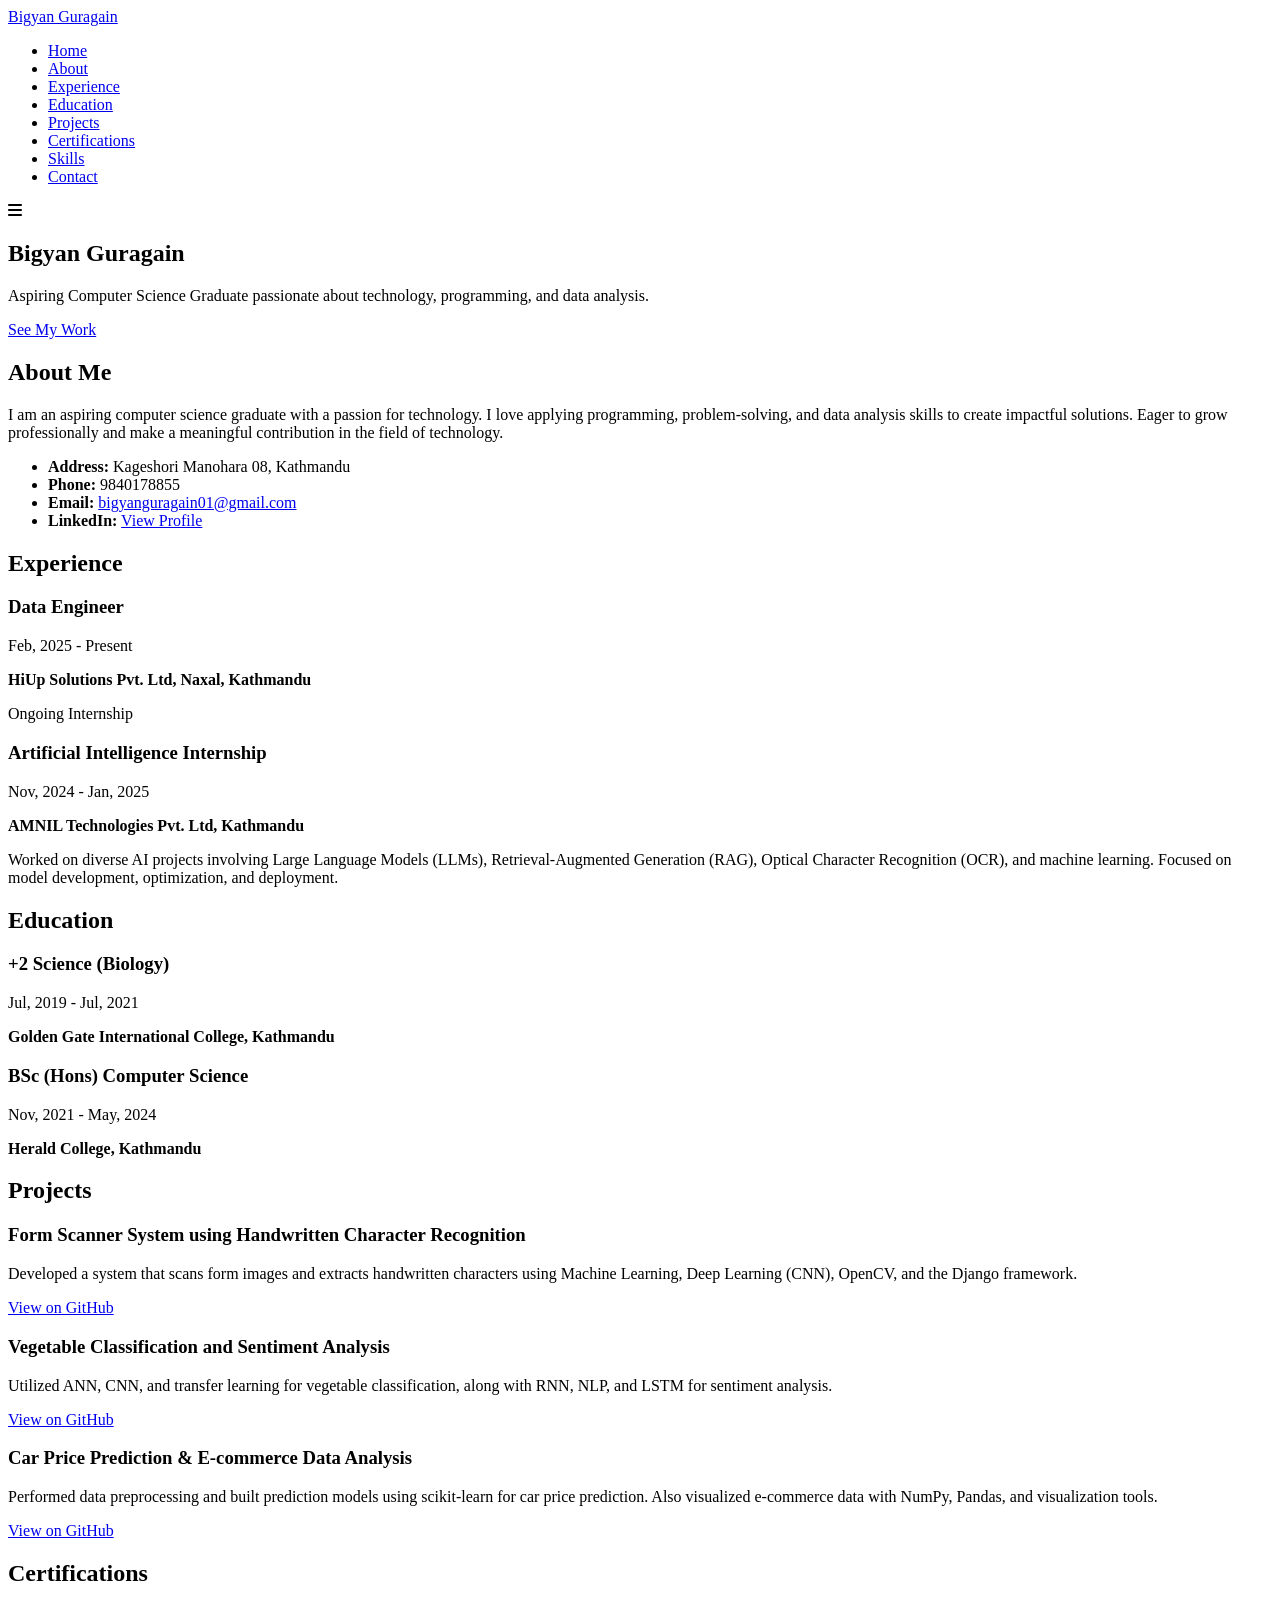
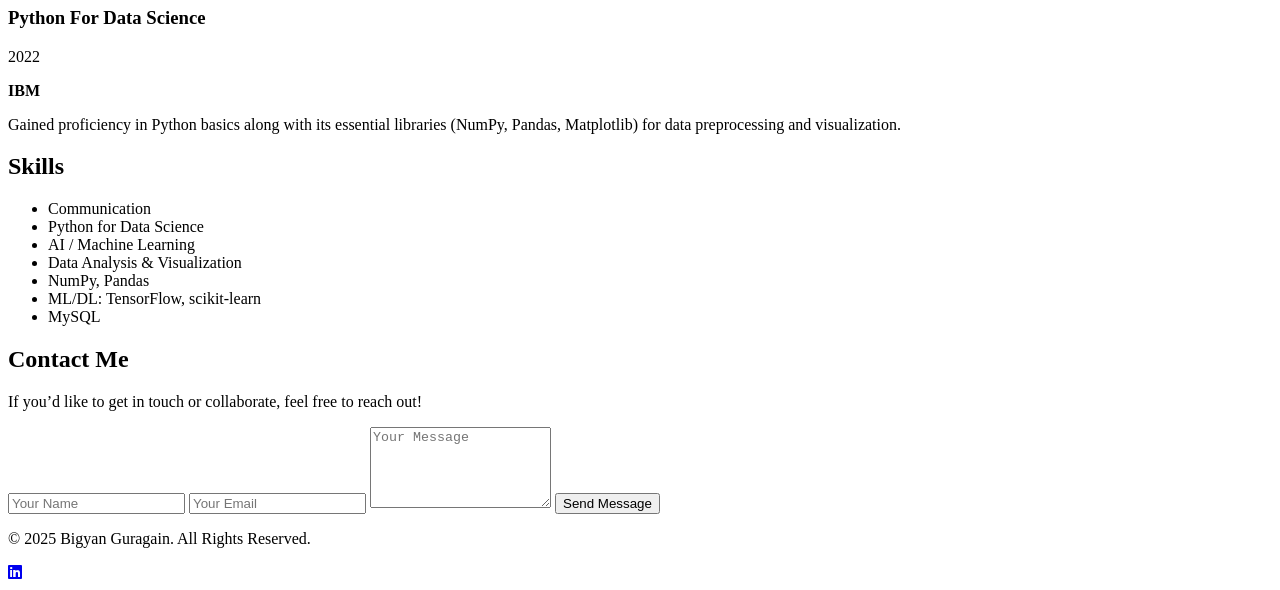
==== commit f37c5217: "Update job title from 'Data Engineer Internship' to 'Data Engineer'" ====
--- a/index.html
+++ b/index.html
@@ -1,187 +1,197 @@
-<!DOCTYPE html>
-<html lang="en">
-
-<head>
-    <meta charset="UTF-8">
-    <meta name="viewport" content="width=device-width, initial-scale=1.0">
-    <title>Digital Creativity & Minimal Web Design Tips</title>
-    <meta name="description"
-        content="Explore digital creativity, minimal web design tips, and creative productivity insights">
-    <link rel="stylesheet" href="css/style.css">
-    <link rel="preconnect" href="https://fonts.googleapis.com">
-    <link rel="preconnect" href="https://fonts.gstatic.com" crossorigin>
-    <link href="https://fonts.googleapis.com/css2?family=Inter:wght@300;400;500;600;700&display=swap" rel="stylesheet">
-</head>
-
-<body>
-    <!-- Navigation Header -->
-    <nav class="navbar">
-        <div class="nav-container">
-            <div class="nav-logo">
-                <h2>DigitalCreative</h2>
-            </div>
-            <ul class="nav-menu">
-                <li class="nav-item">
-                    <a href="index.html" class="nav-link active">Home</a>
-                </li>
-                <li class="nav-item">
-                    <a href="about.html" class="nav-link">About</a>
-                </li>
-                <li class="nav-item">
-                    <a href="blog.html" class="nav-link">Blog</a>
-                </li>
-
-                <li class="nav-item">
-                    <a href="contact.html" class="nav-link">Contact</a>
-                </li>
-            </ul>
-            <div class="nav-toggle">
-                <span class="bar"></span>
-                <span class="bar"></span>
-                <span class="bar"></span>
-            </div>
-        </div>
-    </nav>
-
-    <!-- Hero Section -->
-    <section class="hero">
-        <div class="hero-container">
-            <div class="hero-content">
-                <h1 class="hero-title">Digital Creativity & Minimal Design</h1>
-                <p class="hero-subtitle">Discover the art of minimalist web design, creative tools, and productivity
-                    tips that inspire digital creators worldwide.</p>
-                <div class="hero-buttons">
-                    <a href="blog.html" class="btn btn-primary">Read Blog</a>
-                    <a href="about.html" class="btn btn-secondary">Learn More</a>
-                </div>
-            </div>
-            <div class="hero-image">
-                <img src="https://images.unsplash.com/photo-1618005198919-d3d4b5a92ead?ixlib=rb-4.0.3&ixid=M3wxMjA3fDB8MHxwaG90by1wYWdlfHx8fGVufDB8fHx8fA%3D%3D&auto=format&fit=crop&w=800&q=80"
-                    alt="Digital Design Workspace">
-            </div>
-        </div>
-    </section>
-
-    <!-- Features Section -->
-    <section class="features">
-        <div class="container">
-            <h2 class="section-title">What We Explore</h2>
-            <div class="features-grid">
-                <div class="feature-card">
-                    <div class="feature-icon">🎨</div>
-                    <h3>Minimal Design</h3>
-                    <p>Learn the principles of clean, effective web design that focuses on user experience and visual
-                        clarity.</p>
-                </div>
-                <div class="feature-card">
-                    <div class="feature-icon">⚡</div>
-                    <h3>Creative Tools</h3>
-                    <p>Discover free and premium tools that enhance your digital creative workflow and boost
-                        productivity.</p>
-                </div>
-                <div class="feature-card">
-                    <div class="feature-icon">💡</div>
-                    <h3>Design Tips</h3>
-                    <p>Get practical insights and actionable tips to improve your design skills and creative process.
-                    </p>
-                </div>
-            </div>
-        </div>
-    </section>
-
-    <!-- Latest Blog Posts Section -->
-    <section class="latest-posts">
-        <div class="container">
-            <h2 class="section-title">Latest Blog Posts</h2>
-            <div class="posts-grid">
-                <article class="post-card">
-                    <div class="post-image">
-                        <img src="https://images.unsplash.com/photo-1558655146-9f40138edfeb?ixlib=rb-4.0.3&auto=format&fit=crop&w=400&q=80"
-                            alt="Minimal Web Design">
-                    </div>
-                    <div class="post-content">
-                        <h3>Why Minimalist Web Design Works in 2025</h3>
-                        <p>Explore how minimalist design principles create better user experiences and improve website
-                            performance...</p>
-                        <a href="blog.html" class="read-more">Read More →</a>
-                    </div>
-                </article>
-                <article class="post-card">
-                    <div class="post-image">
-                        <img src="https://images.unsplash.com/photo-1611224923853-80b023f02d71?ixlib=rb-4.0.3&auto=format&fit=crop&w=400&q=80"
-                            alt="Creative Tools">
-                    </div>
-                    <div class="post-content">
-                        <h3>5 Free Tools I Use for Digital Creativity</h3>
-                        <p>A curated list of powerful, free tools that every digital creator should know about for
-                            enhanced productivity...</p>
-                        <a href="blog.html" class="read-more">Read More →</a>
-                    </div>
-                </article>
-                <article class="post-card">
-                    <div class="post-image">
-                        <img src="https://images.unsplash.com/photo-1516321318423-f06f85e504b3?ixlib=rb-4.0.3&auto=format&fit=crop&w=400&q=80"
-                            alt="YouTube Journey">
-                    </div>
-                    <div class="post-content">
-                        <h3>How I Started My YouTube + Web Design Journey</h3>
-                        <p>Learn about the creative process behind building an online presence and sharing design
-                            knowledge...</p>
-                        <a href="blog.html" class="read-more">Read More →</a>
-                    </div>
-                </article>
-            </div>
-            <div class="view-all">
-                <a href="blog.html" class="btn btn-outline">View All Posts</a>
-            </div>
-        </div>
-    </section>
-
-    <!-- CTA Section -->
-    <section class="cta">
-        <div class="container">
-            <div class="cta-content">
-                <h2>Ready to Enhance Your Creative Journey?</h2>
-                <p>Join our community of digital creators and get inspired by minimal design principles and creative
-                    insights.</p>
-                <a href="contact.html" class="btn btn-primary">Get In Touch</a>
-            </div>
-        </div>
-    </section>
-
-    <!-- Footer -->
-    <footer class="footer">
-        <div class="container">
-            <div class="footer-content">
-                <div class="footer-section">
-                    <h3>DigitalCreative</h3>
-                    <p>Inspiring minimal design and digital creativity through thoughtful content and practical
-                        insights.</p>
-                </div>
-                <div class="footer-section">
-                    <h4>Quick Links</h4>
-                    <ul class="footer-links">
-                        <li><a href="index.html">Home</a></li>
-                        <li><a href="about.html">About</a></li>
-                        <li><a href="blog.html">Blog</a></li>
-                        <li><a href="contact.html">Contact</a></li>
-                    </ul>
-                </div>
-                <div class="footer-section">
-                    <h4>Legal</h4>
-                    <ul class="footer-links">
-                        <li><a href="privacy.html">Privacy Policy</a></li>
-                        <li><a href="terms.html">Terms of Service</a></li>
-                    </ul>
-                </div>
-            </div>
-            <div class="footer-bottom">
-                <p>&copy; 2025 DigitalCreative. All rights reserved.</p>
-            </div>
-        </div>
-    </footer>
-
-    <script src="js/script.js"></script>
-</body>
-
-</html>+<!DOCTYPE html>
+<html lang="en">
+<head>
+  <meta charset="UTF-8" />
+  <meta name="viewport" content="width=device-width, initial-scale=1.0" />
+  <title>Bigyan Guragain | Portfolio & Resume</title>
+  <link rel="stylesheet" href="style.css" />
+  <!-- Google Fonts -->
+  <link href="https://fonts.googleapis.com/css2?family=Poppins:wght@300;400;600&display=swap" rel="stylesheet" />
+  <!-- Font Awesome for icons -->
+  <link rel="stylesheet" href="https://cdnjs.cloudflare.com/ajax/libs/font-awesome/6.0.0/css/all.min.css" integrity="sha512-..." crossorigin="anonymous" referrerpolicy="no-referrer" />
+</head>
+<body>
+  <!-- Navigation -->
+  <nav id="navbar">
+    <div class="container nav-container">
+      <div class="logo">
+        <a href="#home">Bigyan Guragain</a>
+      </div>
+      <ul class="nav-links">
+        <li><a href="#home" class="nav-link">Home</a></li>
+        <li><a href="#about" class="nav-link">About</a></li>
+        <li><a href="#experience" class="nav-link">Experience</a></li>
+        <li><a href="#education" class="nav-link">Education</a></li>
+        <li><a href="#projects" class="nav-link">Projects</a></li>
+        <li><a href="#certifications" class="nav-link">Certifications</a></li>
+        <li><a href="#skills" class="nav-link">Skills</a></li>
+        <li><a href="#contact" class="nav-link">Contact</a></li>
+      </ul>
+      <div class="nav-toggle" id="navToggle">
+        <i class="fas fa-bars"></i>
+      </div>
+    </div>
+  </nav>
+
+  <!-- Hero Section -->
+  <section id="home" class="hero">
+    <div class="hero-overlay"></div>
+    <div class="container hero-container">
+      <h1 class="hero-title animate-slide-down">Bigyan Guragain</h1>
+      <p class="hero-subtitle animate-fade-in">
+        Aspiring Computer Science Graduate passionate about technology, programming, and data analysis.
+      </p>
+      <a href="#projects" class="btn animate-bounce">See My Work</a>
+    </div>
+  </section>
+
+  <!-- About Section -->
+  <section id="about" class="about">
+    <div class="container about-container">
+      <div class="about-content animate-slide-right">
+        <h2>About Me</h2>
+        <p>
+          I am an aspiring computer science graduate with a passion for technology. I love applying programming, problem-solving, and data analysis skills to create impactful solutions. Eager to grow professionally and make a meaningful contribution in the field of technology.
+        </p>
+      </div>
+      <div class="about-details animate-slide-left">
+        <ul>
+          <li><strong>Address:</strong> Kageshori Manohara 08, Kathmandu</li>
+          <li><strong>Phone:</strong> 9840178855</li>
+          <li><strong>Email:</strong> <a href="mailto:bigyanguragain01@gmail.com">bigyanguragain01@gmail.com</a></li>
+          <li><strong>LinkedIn:</strong> <a href="https://www.linkedin.com/in/bigyan-guragain-2a811a231/" target="_blank">View Profile</a></li>
+        </ul>
+      </div>
+    </div>
+  </section>
+
+  <!-- Experience Section -->
+  <section id="experience" class="experience">
+    <div class="container">
+      <h2 class="animate-fade-in">Experience</h2>
+      <div class="experience-item animate-zoom-in">
+        <h3>Data Engineer</h3>
+        <span class="date">Feb, 2025 - Present</span>
+        <p><strong>HiUp Solutions Pvt. Ltd, Naxal, Kathmandu</strong></p>
+        <p>
+          Ongoing Internship
+        </p>
+      </div>
+      <div class="experience-item animate-zoom-in">
+        <h3>Artificial Intelligence Internship</h3>
+        <span class="date">Nov, 2024 - Jan, 2025</span>
+        <p><strong>AMNIL Technologies Pvt. Ltd, Kathmandu</strong></p>
+        <p>
+          Worked on diverse AI projects involving Large Language Models (LLMs), Retrieval-Augmented Generation (RAG), Optical Character Recognition (OCR), and machine learning. Focused on model development, optimization, and deployment.
+        </p>
+      </div>
+    </div>
+  </section>
+
+  
+
+  <!-- Education Section -->
+  <section id="education" class="education">
+    <div class="container">
+      <h2 class="animate-fade-in">Education</h2>
+      <div class="education-item animate-zoom-in">
+        <h3>+2 Science (Biology)</h3>
+        <span class="date">Jul, 2019 - Jul, 2021</span>
+        <p><strong>Golden Gate International College, Kathmandu</strong></p>
+      </div>
+      <div class="education-item animate-zoom-in">
+        <h3>BSc (Hons) Computer Science</h3>
+        <span class="date">Nov, 2021 - May, 2024</span>
+        <p><strong>Herald College, Kathmandu</strong></p>
+      </div>
+    </div>
+  </section>
+
+  <!-- Projects Section -->
+  <section id="projects" class="projects">
+    <div class="container">
+      <h2 class="animate-fade-in">Projects</h2>
+      <div class="project-grid">
+        <div class="project-item animate-slide-up">
+          <h3>Form Scanner System using Handwritten Character Recognition</h3>
+          <p>
+            Developed a system that scans form images and extracts handwritten characters using Machine Learning, Deep Learning (CNN), OpenCV, and the Django framework.
+          </p>
+          <a href="https://github.com/BGuragain1/Handwritten-Digit-Recognition-and-Form-data-extraction.git" class="btn github-btn" target="_blank">View on GitHub</a>
+        </div>
+        <div class="project-item animate-slide-up">
+          <h3>Vegetable Classification and Sentiment Analysis</h3>
+          <p>
+            Utilized ANN, CNN, and transfer learning for vegetable classification, along with RNN, NLP, and LSTM for sentiment analysis.
+          </p>
+          <a href="https://github.com/BGuragain1/Deep-Learning-Projects" class="btn github-btn" target="_blank">View on GitHub</a>
+        </div>
+        <div class="project-item animate-slide-up">
+          <h3>Car Price Prediction & E-commerce Data Analysis</h3>
+          <p>
+            Performed data preprocessing and built prediction models using scikit-learn for car price prediction. Also visualized e-commerce data with NumPy, Pandas, and visualization tools.
+          </p>
+          <a href="https://github.com/BGuragain1/Machine-Learning" class="btn github-btn" target="_blank">View on GitHub</a>
+        </div>
+      </div>
+    </div>
+  </section>
+
+  <!-- Certifications Section -->
+  <section id="certifications" class="certifications">
+    <div class="container">
+      <h2 class="animate-fade-in">Certifications</h2>
+      <div class="certification-item animate-zoom-in">
+        <h3>Python For Data Science</h3>
+        <span class="date">2022</span>
+        <p><strong>IBM</strong></p>
+        <p>
+          Gained proficiency in Python basics along with its essential libraries (NumPy, Pandas, Matplotlib) for data preprocessing and visualization.
+        </p>
+      </div>
+    </div>
+  </section>
+
+  <!-- Skills Section -->
+  <section id="skills" class="skills">
+    <div class="container">
+      <h2 class="animate-fade-in">Skills</h2>
+      <ul class="skills-list">
+        <li>Communication</li>
+        <li>Python for Data Science</li>
+        <li>AI / Machine Learning</li>
+        <li>Data Analysis & Visualization</li>
+        <li>NumPy, Pandas</li>
+        <li>ML/DL: TensorFlow, scikit-learn</li>
+        <li>MySQL</li>
+      </ul>
+    </div>
+  </section>
+
+  <!-- Contact Section -->
+  <section id="contact" class="contact">
+    <div class="container">
+      <h2 class="animate-fade-in">Contact Me</h2>
+      <p class="animate-fade-in">If you’d like to get in touch or collaborate, feel free to reach out!</p>
+      <form action="https://formspree.io/f/{your_form_id}" method="POST" class="contact-form animate-slide-up">
+        <input type="text" name="name" placeholder="Your Name" required />
+        <input type="email" name="_replyto" placeholder="Your Email" required />
+        <textarea name="message" placeholder="Your Message" rows="5" required></textarea>
+        <button type="submit" class="btn">Send Message</button>
+      </form>
+    </div>
+  </section>
+
+  <!-- Footer -->
+  <footer class="footer">
+    <div class="container footer-container">
+      <p>&copy; 2025 Bigyan Guragain. All Rights Reserved.</p>
+      <div class="social-links">
+        <a href="https://www.linkedin.com/in/bigyan-guragain-2a811a231/" target="_blank"><i class="fab fa-linkedin"></i></a>
+      </div>
+    </div>
+  </footer>
+
+  <script src="script.js"></script>
+</body>
+</html>
